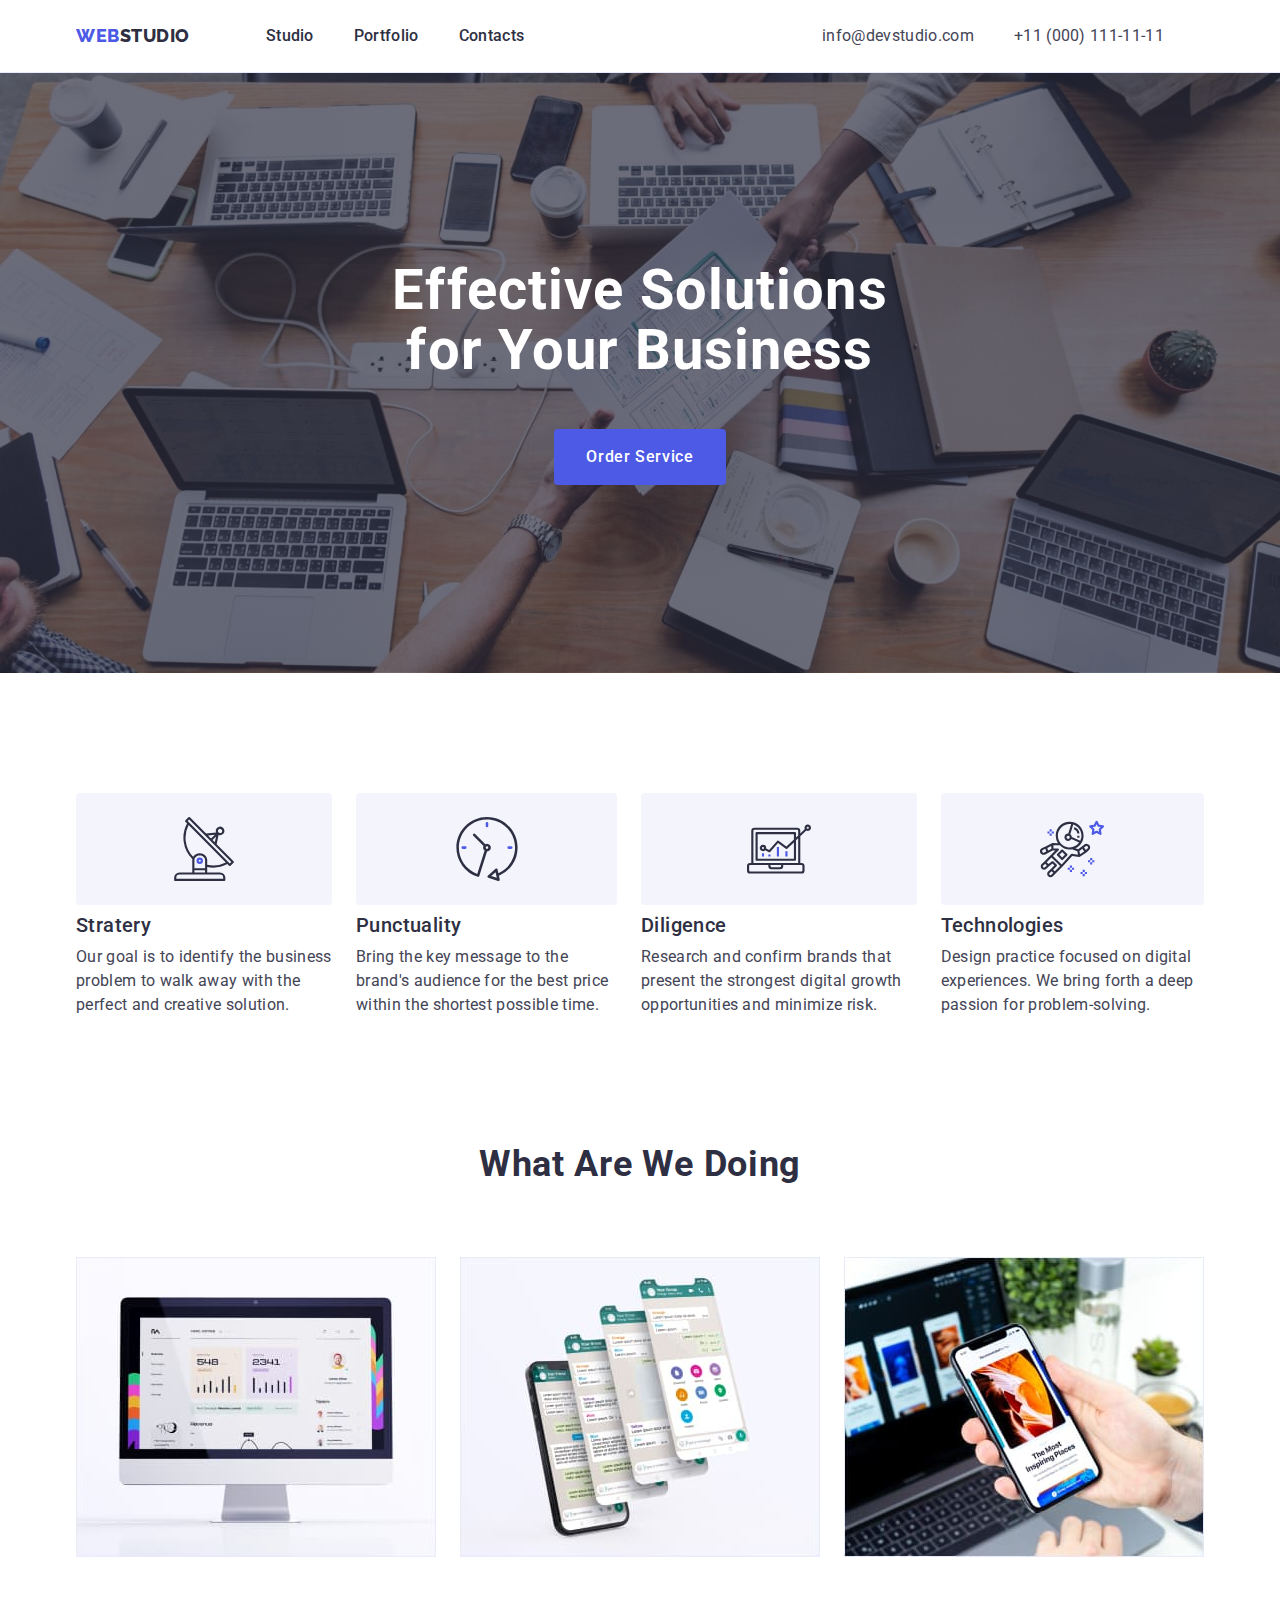
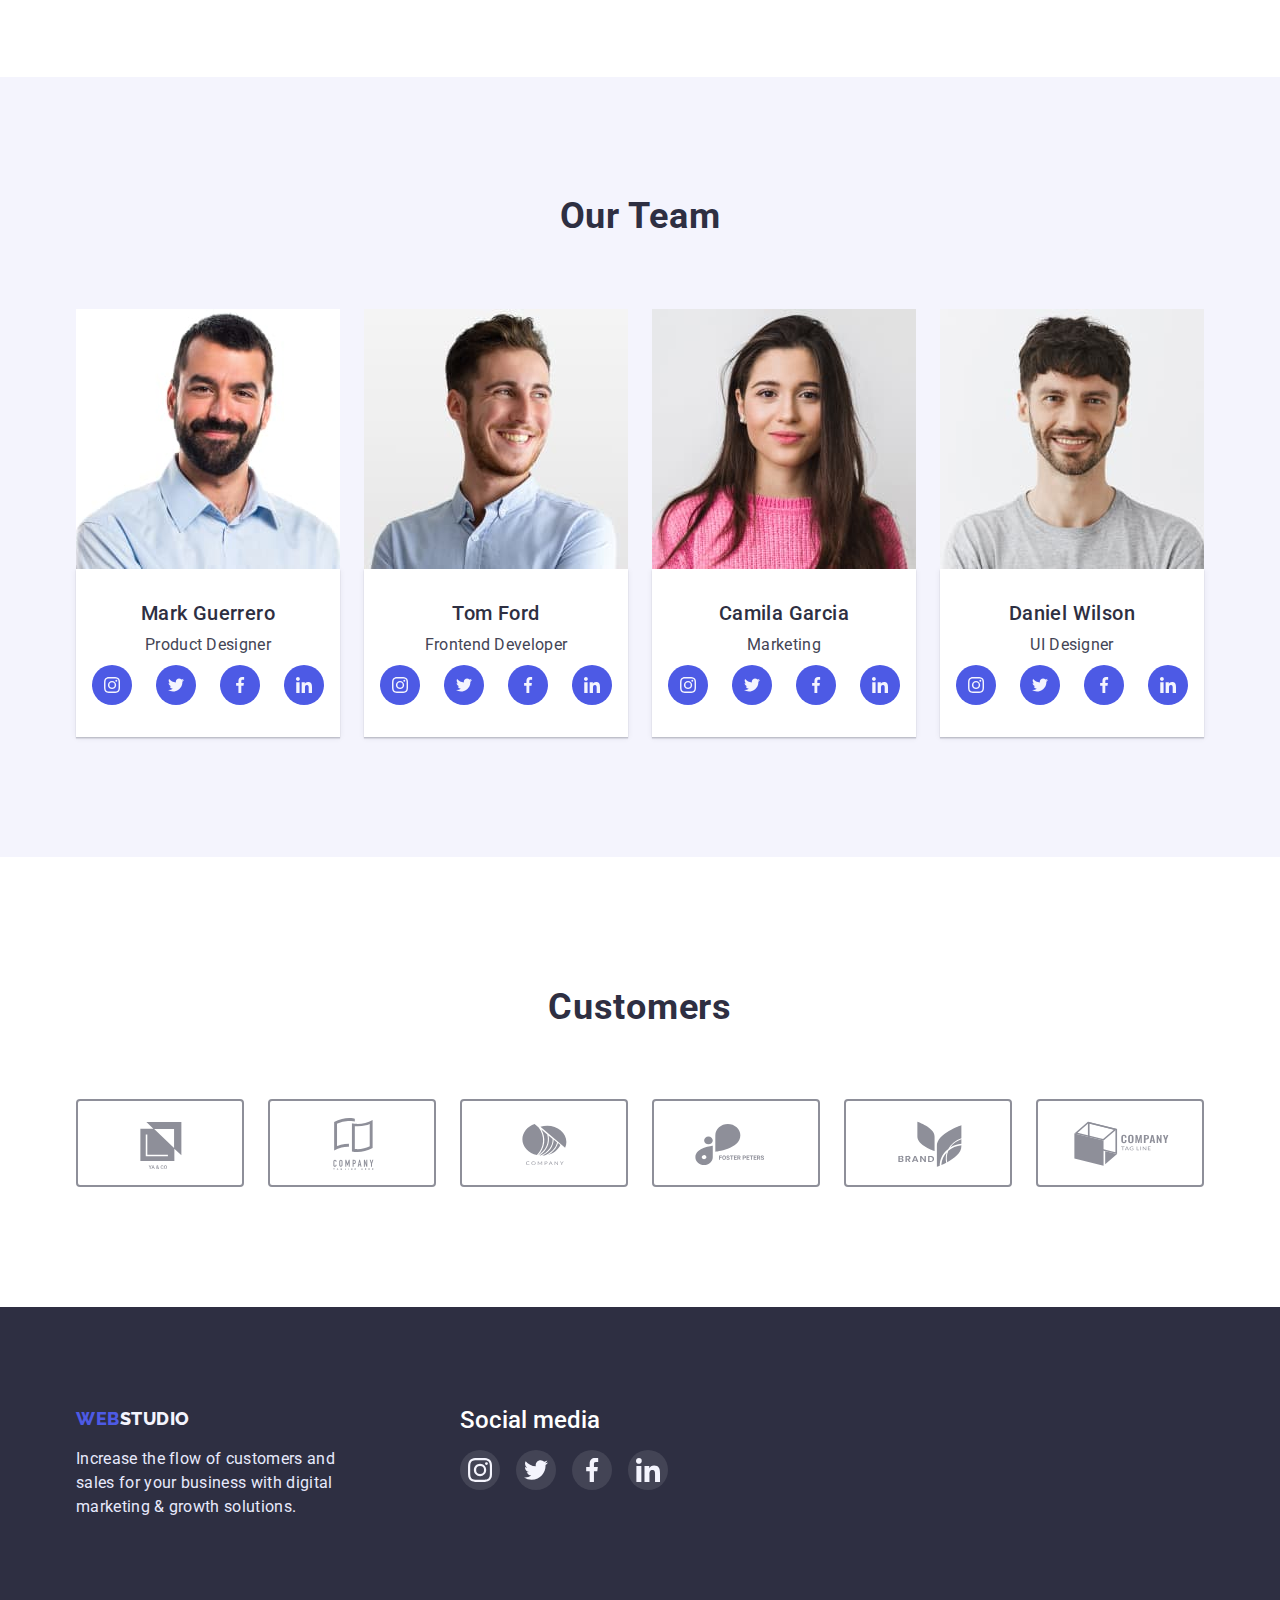
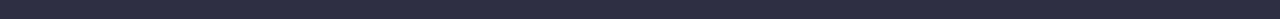
==== index.html @ a3a53107 "Initial commit" ====
<!DOCTYPE html>
<html lang="en">

<head>
  <meta charset="UTF-8" />
  <meta http-equiv="X-UA-Compatible" content="IE=edge" />
  <meta name="viewport" content="width=device-width, initial-scale=1.0" />
  <title>Studio</title>
  <link rel="preconnect" href="https://fonts.googleapis.com" />
  <link rel="preconnect" href="https://fonts.gstatic.com" crossorigin />

  <link rel="stylesheet" href="https://cdn.jsdelivr.net/npm/modern-normalize@1.1.0/modern-normalize.min.css">
  <link href="https://fonts.googleapis.com/css2?family=Raleway:wght@800&family=Roboto:wght@400;500;700;900&display=swap"
    rel="stylesheet" />

  <link rel="stylesheet" href="./css/styles.css" />
</head>

<body>
  <!-- HEADER -->
  <header class="page-header">
    <div class="header-container container">
      <nav class="page-nav">
        <a class="logo link" href="./index.html">Web<span class="dark-logo">Studio</span></a>
        <ul class="menu-list list">
          <li class="menu-item">
            <a class="menu-link link" href="./index.html">Studio</a>
          </li>
          <li class="menu-item">
            <a class="menu-link link" href="./portfolio.html">Portfolio</a>
          </li>
          <li class="menu-item">
            <a class="menu-link link" href="">Contacts</a>
          </li>
        </ul>
      </nav>

      <ul class="contact list">
        <li class="contact-item">
          <a class="contact-link link" href="mailto:info@devstudio.com">info@devstudio.com</a>
        </li>
        <li class="contact-item">
          <a class="contact-link link" href="tel:+110001111111">+11 (000) 111-11-11</a>
        </li>
      </ul>
    </div>
  </header>
  <main>
    <!-- HERO -->

    <section class="hero">
      <div class="hero-container container">
        <h1 class="main-title">
          Effective Solutions <br />
          for Your Business
        </h1>
        <button type="button" class="button">Order Service</button>
      </div>
    </section>

  </main>
  <!-- Benefits -->

  <section class="benefits section">
    <div class="container">
      <h2 hidden>Benefits</h2>
      <ul class="benefits-list list">
        <li class="benefits-item">

          <div class="benefits-icons">
            <svg class="benefits-svg" width="64" height="64">
              <use href="./images/icons.svg#icon-antenna"></use>
            </svg>
          </div>
          <h3 class="section-subtitle">Stratery</h3>
          <p class="section-discription">
            Our goal is to identify the business problem to walk away with the
            perfect and creative solution.
          </p>
        </li>
        <li class="benefits-item">
          <div class="benefits-icons">
            <svg class="benefits-svg" width="64" height="64">
              <use href="./images/icons.svg#icon-clock"></use>
            </svg>
          </div>
          <h3 class="section-subtitle">Punctuality</h3>
          <p class="section-discription">
            Bring the key message to the brand's audience for the best price
            within the shortest possible time.
          </p>
        </li>
        <li class="benefits-item">
          <div class="benefits-icons">
            <svg class="benefits-svg" width="64" height="64">
              <use href="./images/icons.svg#icon-diagram"></use>
            </svg>
          </div>
          <h3 class="section-subtitle">Diligence</h3>
          <p class="section-discription">
            Research and confirm brands that present the strongest digital
            growth opportunities and minimize risk.
          </p>
        </li>
        <li class="benefits-item">
          <div class="benefits-icons">
            <svg class="benefits-svg" width="64" height="64">
              <use href="./images/icons.svg#icon-astronaut"></use>
            </svg>
          </div>
          <h3 class="section-subtitle">Technologies</h3>
          <p class="section-discription">
            Design practice focused on digital experiences. We bring forth a
            deep passion for problem-solving.
          </p>
        </li>
      </ul>
    </div>
  </section>

  <!-- Our Work -->

  <section class="work section">
    <div class="container">
      <h2 class="section-title">What are we doing</h2>
      <ul class="work-list list">
        <li class="work-item">
          <img src="./images/work/img1.jpg" alt="macbook computer display" width="360" height="300" />
        </li>
        <li class="work-item">
          <img src="./images/work/img2.jpg" alt="iphone showing app chat" width="360" height="300" />
        </li>
        <li class="work-item">
          <img src="./images/work/img3.jpg" alt="iphone in a hand with lap top in the background" width="360"
            height="300" />
        </li>
      </ul>
    </div>
  </section>


  <!-- our team -->

  <section class="our-team section">
    <div class="our-team-container container">
      <h2 class="section-title">Our team</h2>
      <ul class="team-list list">
        <li class="team-members">
          <img src="./images/team/team1.jpg" alt="smiling man with beard" width="264" height="260" />
          <div class="team-members-wrapper">
            <h3 class="section-subtitle">Mark Guerrero</h3>
            <p class="section-discription">Product Designer</p>
            <ul class="socials list">
              <li class="social-item">
                <a class="social-link" href="http://instagram.com" rel="noopener noreferrer"
                  aria-label="instagram link">
                  <svg class="social-icon" width="16" height="16">
                    <use href="./images/icons.svg#icon-instagram"></use>
                  </svg>
                </a>
              </li>
              <li class="social-item">
                <a class="social-link" href="http://twitter.com" rel="noopener noreferrer" aria-label="twitter link">
                  <svg class="social-icon" width="16" height="16">
                    <use href="./images/icons.svg#icon-twitter"></use>
                  </svg>
                </a>
              </li>
              <li class="social-item">
                <a class="social-link" href="http://facebook.com" rel="noopener noreferrer" aria-label="facebook link">
                  <svg class="social-icon" width="16" height="16">
                    <use href="./images/icons.svg#icon-facebook"></use>
                  </svg>
                </a>
              </li>
              <li class="social-item">
                <a class="social-link" href="http://linkedin.com" rel="noopener noreferrer" aria-label="linkedin link">
                  <svg class="social-icon" width="16" height="16">
                    <use href="./images/icons.svg#icon-linkedin"></use>
                  </svg>
                </a>
              </li>

            </ul>


        </li>
        <li class="team-members">
          <img src="./images/team/team2.jpg" alt="man with a wide smile" width="264" height="260" />
          <div class="team-members-wrapper">
            <h3 class="section-subtitle">Tom Ford</h3>
            <p class="section-discription">Frontend Developer</p>
            <ul class="socials list">
              <li class="social-item">
                <a class="social-link" href="http://instagram.com" rel="noopener noreferrer"
                  aria-label="instagram link">
                  <svg class="social-icon" width="16" height="16">
                    <use href="./images/icons.svg#icon-instagram"></use>
                  </svg>
                </a>
              </li>
              <li class="social-item">
                <a class="social-link" href="http://twitter.com" rel="noopener noreferrer" aria-label="twitter link">
                  <svg class="social-icon" width="16" height="16">
                    <use href="./images/icons.svg#icon-twitter"></use>
                  </svg>
                </a>
              </li>
              <li class="social-item">
                <a class="social-link" href="http://facebook.com" rel="noopener noreferrer" aria-label="facebook link">
                  <svg class="social-icon" width="16" height="16">
                    <use href="./images/icons.svg#icon-facebook"></use>
                  </svg>
                </a>
              </li>
              <li class="social-item">
                <a class="social-link" href="http://linkedin.com" rel="noopener noreferrer" aria-label="linkedin link">
                  <svg class="social-icon" width="16" height="16">
                    <use href="./images/icons.svg#icon-linkedin"></use>
                  </svg>
                </a>
              </li>

            </ul>


          </div>
        </li>
        <li class="team-members">
          <img src="./images/team/team3.jpg" alt="young woman in pink sweater" width="264" height="260" />
          <div class="team-members-wrapper">
            <h3 class="section-subtitle">Camila Garcia</h3>
            <p class="section-discription">Marketing</p>
            <ul class="socials list">
              <li class="social-item">
                <a class="social-link" href="http://instagram.com" rel="noopener noreferrer"
                  aria-label="instagram link">
                  <svg class="social-icon" width="16" height="16">
                    <use href="./images/icons.svg#icon-instagram"></use>
                  </svg>
                </a>
              </li>
              <li class="social-item">
                <a class="social-link" href="http://twitter.com" rel="noopener noreferrer" aria-label="twitter link">
                  <svg class="social-icon" width="16" height="16">
                    <use href="./images/icons.svg#icon-twitter"></use>
                  </svg>
                </a>
              </li>
              <li class="social-item">
                <a class="social-link" href="http://facebook.com" rel="noopener noreferrer" aria-label="facebook link">
                  <svg class="social-icon" width="16" height="16">
                    <use href="./images/icons.svg#icon-facebook"></use>
                  </svg>
                </a>
              </li>
              <li class="social-item">
                <a class="social-link" href="http://linkedin.com" rel="noopener noreferrer" aria-label="linkedin link">
                  <svg class="social-icon" width="16" height="16">
                    <use href="./images/icons.svg#icon-linkedin"></use>
                  </svg>
                </a>
              </li>

            </ul>
          </div>
        </li>
        <li class="team-members">
          <img src="./images/team/team4.jpg" alt="young man in grey shirt" width="264" height="260" />
          <div class="team-members-wrapper">
            <h3 class="section-subtitle">Daniel Wilson</h3>
            <p class="section-discription">UI Designer</p>
            <ul class="socials list">
              <li class="social-item">
                <a class="social-link" href="http://instagram.com" rel="noopener noreferrer"
                  aria-label="instagram link">
                  <svg class="social-icon" width="16" height="16">
                    <use href="./images/icons.svg#icon-instagram"></use>
                  </svg>
                </a>
              </li>
              <li class="social-item">
                <a class="social-link" href="http://twitter.com" rel="noopener noreferrer" aria-label="twitter link">
                  <svg class="social-icon" width="16" height="16">
                    <use href="./images/icons.svg#icon-twitter"></use>
                  </svg>
                </a>
              </li>
              <li class="social-item">
                <a class="social-link" href="http://facebook.com" rel="noopener noreferrer" aria-label="facebook link">
                  <svg class="social-icon" width="16" height="16">
                    <use href="./images/icons.svg#icon-facebook"></use>
                  </svg>
                </a>
              </li>
              <li class="social-item">
                <a class="social-link" href="http://linkedin.com" rel="noopener noreferrer" aria-label="linkedin link">
                  <svg class="social-icon" width="16" height="16">
                    <use href="./images/icons.svg#icon-linkedin"></use>
                  </svg>
                </a>
              </li>

            </ul>
          </div>
        </li>
      </ul>
    </div>
  </section>

  <!-- Customers -->

  <section class="customers">
    <div class="container">
      <h2 class="customers-title">Customers</h2>
      <ul class="list customer-list">
        <li class="customer-item">
          <a class="customers-link" href aria-label="Client 1">
            <svg class="customers-svg" width="104" height="56">
              <use href="./images/icons.svg#icon-Logo"></use>
            </svg>
          </a>
        </li>
        <li class="customer-item">
          <a class="customers-link" href="" aria-label="Client 2">
            <svg class="customers-svg" width="104" height="56">
              <use href="./images/icons.svg#icon-Logo-1"></use>
            </svg>
          </a>
        </li>
        <li class="customer-item">
          <a class="customers-link" href="" aria-label="Client 3">
            <svg class="customers-svg" width="104" height="56">
              <use href="./images/icons.svg#icon-Logo-2"></use>
            </svg>
          </a>
        </li>
        <li class="customer-item">
          <a class=" customers-link" href="" aria-label="Client 4">
            <svg class="customers-svg" width="104" height="56">
              <use href="./images/icons.svg#icon-Logo-3"></use>
            </svg>
          </a>
        </li>
        <li class="customer-item">
          <a class="customers-link" href="" aria-label="Client 5">
            <svg class="customers-svg" width="104" height="56">
              <use href="./images/icons.svg#icon-Logo-4"></use>
            </svg>
          </a>
        </li>
        <li class="customer-item">
          <a class="customers-link" href aria-label="Client 6">
            <svg class="customers-svg" width="104" height="56">
              <use href="./images/icons.svg#icon-Logo-5"></use>
            </svg>
          </a>
        </li>
      </ul>
    </div>
  </section>


  </main>
  <!-- Footer -->
  <footer class="footer">
    <div class="footer-container">
      <div class="footer-logo-part">
        <a class="logo link" href="./index.html">Web<span class="light-logo">Studio</span></a>
        <p class="footer-discription">
          Increase the flow of customers and sales for your business with digital
          marketing & growth solutions.
        </p>
      </div>
      <div class="social-media">
        <h2 class="footer-title">Social media</h2>
        <ul class="footer-social list">
          <li class="social-item">
            <a class="footer-social-link" href="https://instagram.com" rel="noopener noreferrer"
              aria-label="instagram link">
              <svg class="footer-social-sgv" width="24" height="24">
                <use href="./images/icons.svg#icon-instagram"></use>
              </svg>
            </a>
          </li>
          <li class="social-item">
            <a class="footer-social-link" href="https://twitter.com" rel="noopener noreferrer"
              aria-label="twitter link">
              <svg class="footer-social-svg" width="24" height="24">
                <use href="./images/icons.svg#icon-twitter"></use>
              </svg>
            </a>
          </li>
          <li class="social-item">
            <a class="footer-social-link" href="https://facebook.com" rel="noopener noreferrer"
              aria-label="facebook link">
              <svg class="footer-social-svg" width="24" height="24">
                <use href="./images/icons.svg#icon-facebook"></use>
              </svg>
            </a>
          </li>
          <li class="social-item">
            <a class="footer-social-link" href="https://linkedin.com/" rel="noopener noreferrer"
              aria-label="linkedin link">
              <svg class="footer-social-svg" width="24" height="24">
                <use href="./images/icons.svg#icon-linkedin"></use>
              </svg>
            </a>
          </li>
        </ul>
      </div>
    </div>

  </footer>

</body>

</html>
---- css/styles.css ----
:root {
  /* Fonts */
  --primary-font: 'Roboto', sans-serif;
  --secondary-font: 'Raleway', sans-serif;

  /* text colors */
  --primary-text-color: #2e2f42;
  --secondary-text-color: #434455;
  --contrast-text-color: #ffffff;

  /* BG colors */
  --dark-color-theme: #e7e9fc;
  --accent-color: #4d5ae5;
  --style-color: #404bbf;
  --accent-color-second: #f4f4fd;
  --accent-color-border-8: rgba(46, 47, 66, 0.08);
  --accent-color-border-16: rgba(46, 47, 66, 0.16);
  --accent-color-border-70: rgba(46, 47, 66, 0.7);
  --icons-color: #8e8f99;
  --icons-color2: #31d0aa;
  --icons-color3: rgba(255, 255, 255, 0.1);
}
/* reset styles */
h1,
h2,
h3,
h4,
h5,
h6,
ul,
p {
  margin: 0;
}

img {
  display: block;
  max-width: 100%;
  height: auto;
}

.list {
  list-style: none;
  margin: 0;
  padding: 0;
}
.link {
  text-decoration: none;
}
body {
  font-family: var(--primary-font);
  color: var(--primary-text-color);
}
/* =============== COMPONENTS====================== */
.section-title {
  font-weight: 700;
  font-size: 36px;
  line-height: 1.11;
  text-align: center;
  letter-spacing: 0.02em;
  text-transform: capitalize;
  margin-bottom: 72px;
}

.section-subtitle {
  font-weight: 500;
  font-size: 20px;
  line-height: 1.2;
  letter-spacing: 0.02em;
  margin-bottom: 8px;
}
.section-discription {
  font-size: 16px;
  line-height: 1.5;
  letter-spacing: 0.02em;
  color: var(--secondary-text-color);
  margin-bottom: 8px;
}

.container {
  width: 1158px;
  padding: 0 15px;
  margin: 0 auto;
}

.section {
  padding-top: 120px;
}

/*==== flexbox==== */

.header-container {
  display: flex;
  align-items: center;
  flex-direction: row;
}

.menu-list {
  display: flex;
  align-items: center;
  gap: 40px;
}

.page-nav {
  display: flex;
  flex-direction: row;
}
.contact {
  display: flex;
  flex-direction: row;
}
.contact-item {
  margin-right: 40px;
}

.benefits-list {
  display: flex;
  flex-direction: row;
  gap: 24px;
}

.team-list {
  display: flex;
  gap: 24px;
  flex-direction: row;
  justify-content: center;
  align-items: center;
}

.project-list {
  display: flex;
  flex-direction: row;

  margin-bottom: 72px;
  justify-content: center;
  gap: 24px;
}

.work-list {
  display: flex;
  flex-direction: row;
  flex-wrap: wrap;
  row-gap: 48px;
  column-gap: 24px;
}

.work-item {
  width: calc((100% - 24px * 2) / 3);
}

/* =============== /COMPONENTS====================== */
/*================= HEADER =======================*/

.page-header {
  padding-top: 24px;
  padding-bottom: 24px;
}
.page-nav {
  margin-right: auto;
}

.logo {
  font-family: var(--secondary-font);
  font-weight: 800;
  font-size: 18px;
  line-height: 1.33;
  display: flex;
  align-items: center;
  letter-spacing: 0.03em;
  text-transform: uppercase;
  color: var(--accent-color);
  margin-right: 76px;
}
.dark-logo {
  color: var(--primary-text-color);
}
.menu-link {
  font-weight: 500;
  font-size: 16px;
  line-height: 1.5;
  letter-spacing: 0.02em;
  color: var(--primary-text-color);
}

.menu-link:focus,
.menu-link:hover {
  color: var(--style-color);
}

.work-item-link {
  color: var(--primary-text-color);
  font-weight: 500;
  font-size: 20px;
  line-height: 1.2;
}

.contact-link {
  font-size: 16px;
  line-height: 1.5;
  letter-spacing: 0.02em;
  color: var(--secondary-text-color);
}
.contact-link:focus,
.contact-link:hover {
  color: var(--style-color);
}

/*==================== Hero =========================*/
.hero {
  background-color: var(--primary-text-color);
  padding: 188px 0px;
  background-image: linear-gradient(
      var(--accent-color-border-70),
      var(--accent-color-border-70)
    ),
    url(../images/hero/hero.jpg);

  background-repeat: no-repeat;
  background-position: center;
  max-width: 1440px;
  margin-left: auto;
  margin-right: auto;
}

.main-title {
  font-weight: 700;
  font-size: 56px;
  line-height: 1.07;
  text-align: center;
  letter-spacing: 0.02em;
  color: var(--contrast-text-color);
  margin-bottom: 48px;
}

.main-menu {
  padding: 96px 0px 120px 0px;
}

.button {
  min-width: 169px;
  min-height: 56px;
  border-radius: 4px;
  padding: 16px 32px;
  font-family: var(--primary-font);
  font-weight: 500;
  font-size: 16px;
  line-height: 1.5;
  align-items: center;
  letter-spacing: 0.04em;
  color: var(--contrast-text-color);
  background: var(--accent-color);
  cursor: pointer;
  border: none;
  display: block;
  margin-right: auto;
  margin-left: auto;
}

.hero-container {
  text-align: center;
}

.button:hover,
.button:focus {
  background: var(--style-color);
}
.project-button {
  font-family: var(--primary-font);
  font-weight: 500;
  font-size: 16px;
  line-height: 1.5;
  display: flex;
  align-items: center;
  text-align: center;
  letter-spacing: 0.04em;
  color: var(--accent-color);
  background-color: var(--accent-color-second);
  cursor: pointer;
  border: 1px solid var(--dark-color-theme);
  display: block;
  padding: 12px 24px;
  border-radius: 4px;
}

.project-button:hover,
.project-button:focus {
  background: var(--style-color);
  color: var(--contrast-text-color);
  box-shadow: 0px 3px 1px rgba(0, 0, 0, 0.1), 0px 2px 1px rgba(0, 0, 0, 0.08),
    0px 2px 2px rgba(0, 0, 0, 0.12);
  border-radius: 4px;
  border-color: var(--style-color);
}

.our-team {
  background-color: var(--accent-color-second);
  padding-bottom: 120px;
}

.work-item {
  width: 360px;
}

.work-team-wrapper {
  border: 1px solid var(--dark-color-theme);
  border-top: none;
  padding: 32px 16px;
  box-shadow: 0px 1px 6px var(--accent-color-border-8);
}

.work-item:hover,
.work-item:focus {
  border: 1px solid var(--accent-color-second);
  box-shadow: 0px 1px 6px var(--accent-color-border-8),
    0px 1px 1px var(--accent-color-border-16),
    0px 2px 1px var(--accent-color-border-8);
}

.team-members-wrapper {
  padding: 32px 16px;
  text-align: center;
  background: var(--contrast-text-color);
  box-shadow: 0px 1px 6px var(--accent-color-border-8),
    0px 1px 1px var(--accent-color-border-16),
    0px 2px 1px var(--accent-color-border-8);
  border-radius: 0px 0px 4px 4p;
  width: 264px;
}

.page-header {
  border: 1px solid var(--dark-color-theme);
  box-shadow: 0px 1px 6px var(--accent-color-border-8),
    0px 1px 1px var(--accent-color-border-16),
    0px 2px 1px var(--accent-color-border-8);
  border-top: none;
  border-right: none;
  border-left: none;
}

.work {
  padding-bottom: 120px;
  /* align-items: center; */
  /* justify-content: center; */
}
.socials {
  display: flex;
  gap: 24px;
  align-items: center;
  justify-content: center;
}
/* 
.social-icon {
  fill: var(--accent-color);
} */
.social-link:hover,
.social-link:focus {
  background-color: var(--style-color);
}

.social-link {
  display: flex;
  align-items: center;
  justify-content: center;
  width: 40px;
  height: 40px;

  background-color: var(--accent-color);
  border-radius: 50%;
}
.benefits-icons {
  display: flex;
  justify-content: center;
  align-items: center;
  background: var(--accent-color-second);
  border-radius: 4px;
  height: 112px;
  margin-bottom: 8px;
}

.customers {
  padding-top: 130px;
  padding-bottom: 120px;
}
.customers-title {
  font-weight: 700;
  font-size: 36px;
  line-height: calc(40 / 36);
  margin-bottom: 72px;
  text-align: center;
  letter-spacing: 0.02em;
  color: var(--primary-text-color);
}
.customer-list {
  display: flex;
  justify-content: space-between;
}
.customers-link {
  display: flex;
  width: 168px;
  height: 88px;
  justify-content: center;
  align-items: center;
  color: var(--icons-color);
  box-sizing: border-box;
  border: 2px solid var(--icons-color);
  border-radius: 4px;
}
.customers-link:hover,
.customers-link:focus {
  color: var(--style-color);
  border: 1px solid var(--style-color);
}

.customers-svg {
  fill: currentColor;
}

/* footer */
.footer-discription {
  font-size: 16px;
  line-height: 1.5;
  letter-spacing: 0.02em;
  color: var(--dark-color-theme);
  margin-top: 16px;
  width: 264px;
}
.light-logo {
  color: var(--accent-color-second);
}
.footer {
  background-color: var(--primary-text-color);
  padding-top: 100px;
  padding-bottom: 100px;
}
.footer-container {
  display: flex;
  flex-wrap: nowrap;
  width: 1158px;
  padding: 0 15px;
  margin: 0 auto;
}
.footer-title {
  color: var(--contrast-text-color);
  margin-bottom: 16px;
  font-weight: 500;
}
.social-media {
  display: flex;
  flex-wrap: wrap;
  height: 80px;
  margin-left: 120px;
  padding-right: 707px;
}
.footer-social-link {
  display: flex;
  align-items: center;
  justify-content: center;
  width: 40px;
  height: 40px;

  background-color: var(--icons-color3);
  border-radius: 50%;
}
.footer-social-link:hover,
.footer-social-linbk:focus {
  background-color: var(--icons-color2);
}
.footer-social {
  display: flex;
  justify-content: center;
  align-items: center;
  gap: 16px;
}
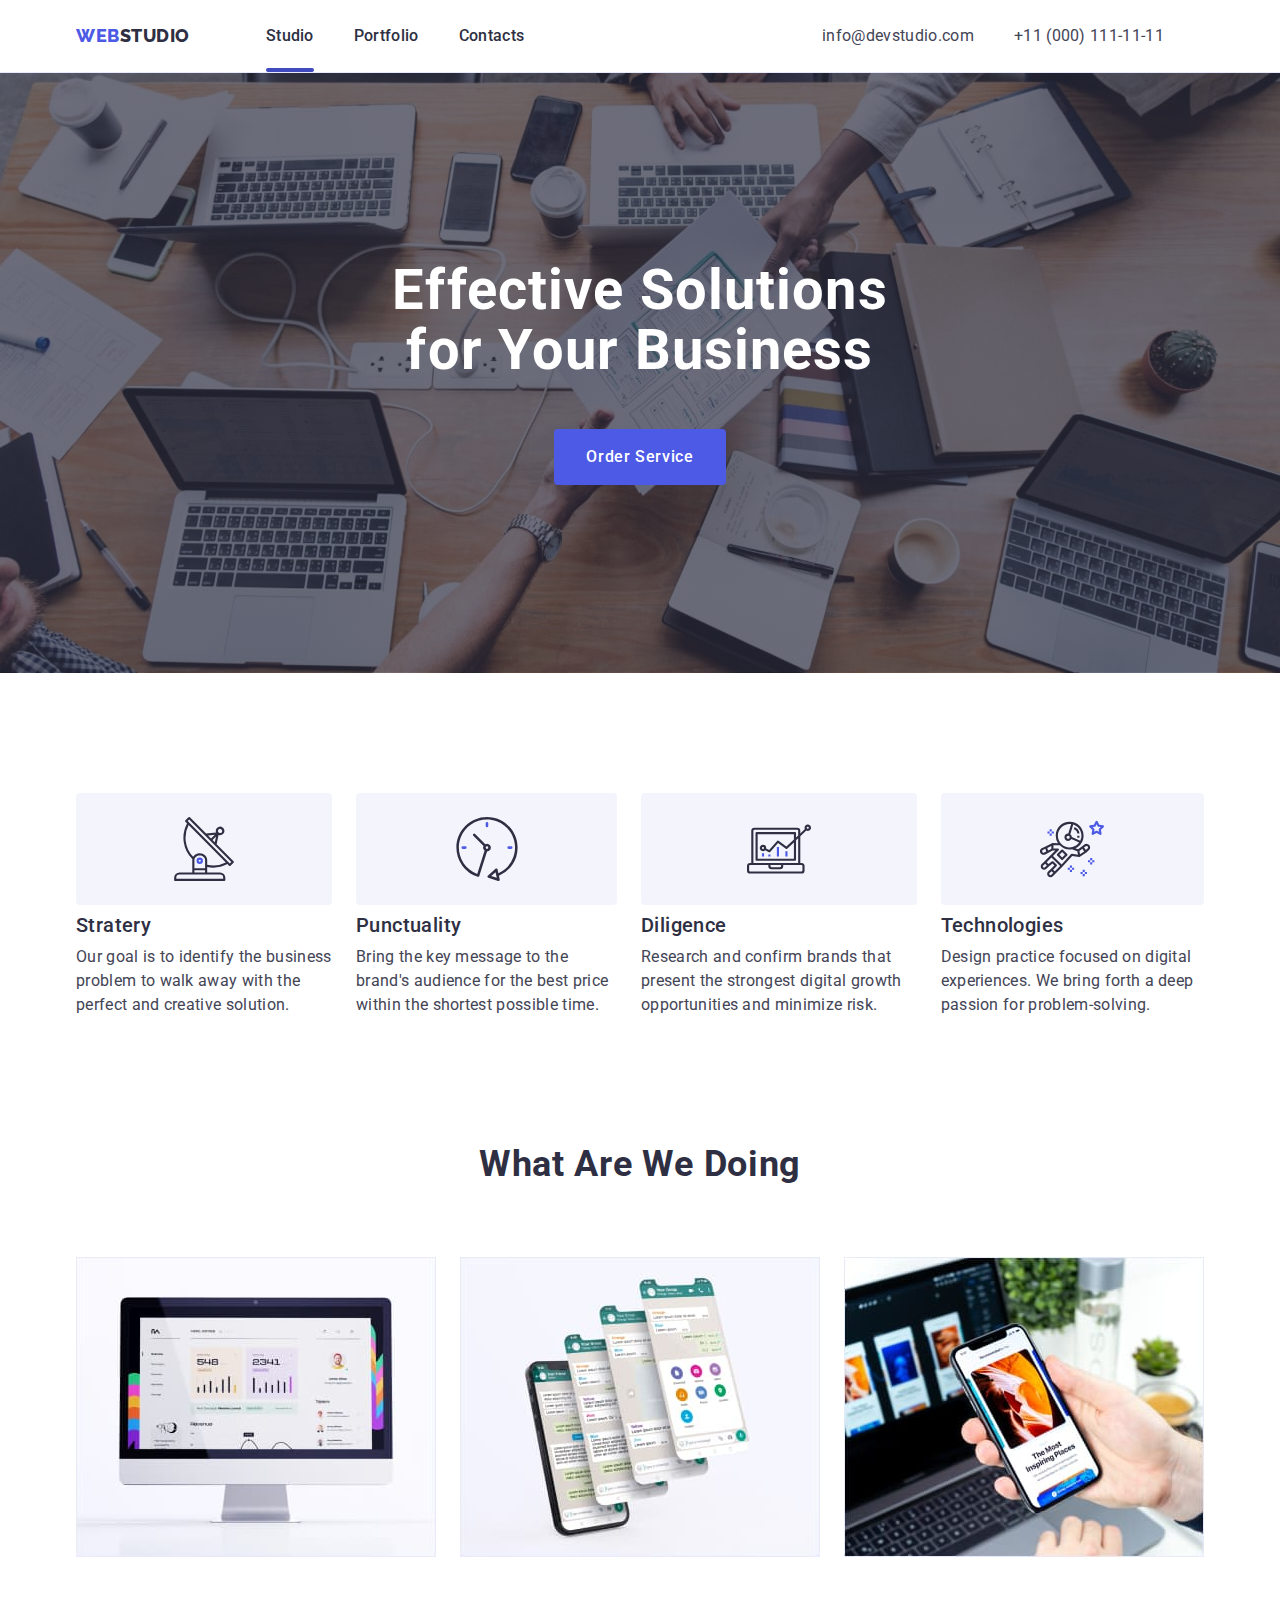
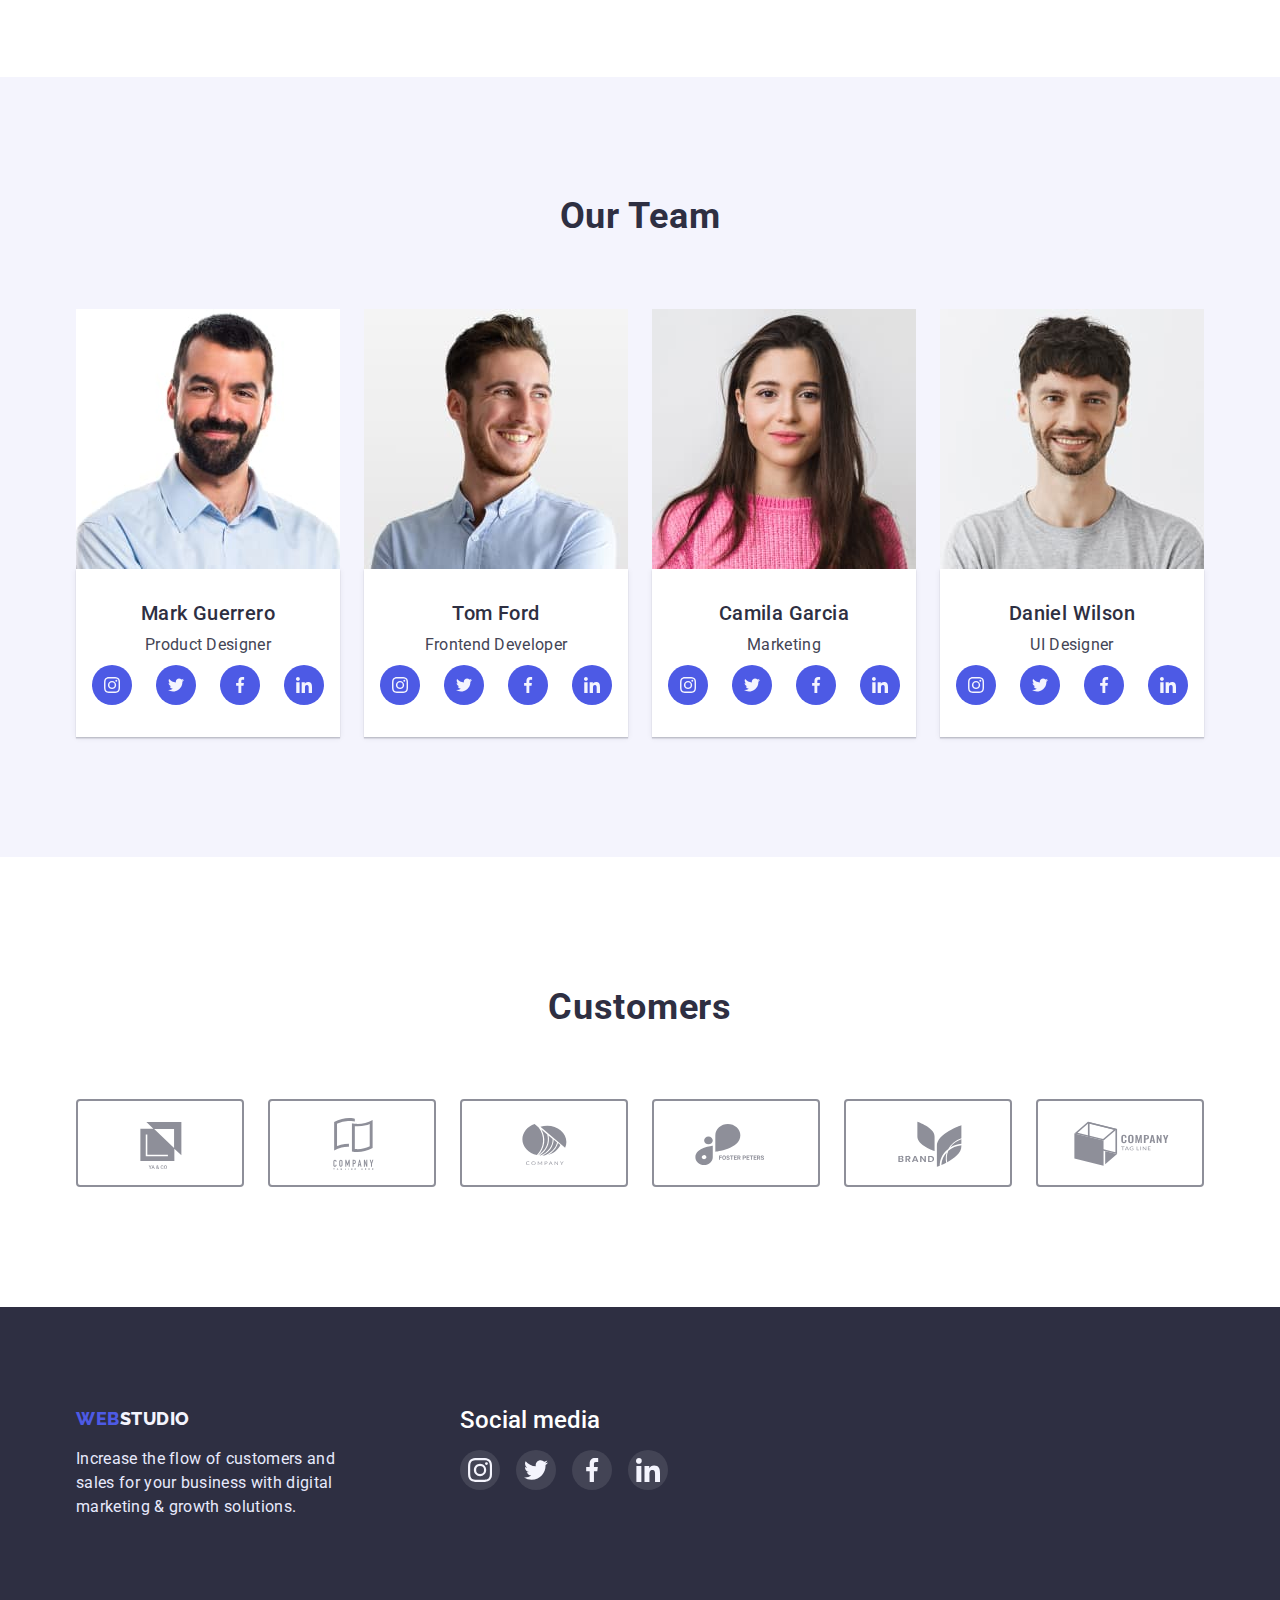
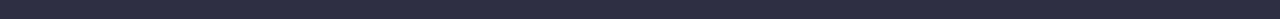
==== commit dea71d2d: "whole" ====
--- a/index.html
+++ b/index.html
@@ -24,7 +24,7 @@
         <a class="logo link" href="./index.html">Web<span class="dark-logo">Studio</span></a>
         <ul class="menu-list list">
           <li class="menu-item">
-            <a class="menu-link link" href="./index.html">Studio</a>
+            <a class="menu-link link current" href="./index.html">Studio</a>
           </li>
           <li class="menu-item">
             <a class="menu-link link" href="./portfolio.html">Portfolio</a>
@@ -54,7 +54,7 @@
           Effective Solutions <br />
           for Your Business
         </h1>
-        <button type="button" class="button">Order Service</button>
+        <button type="button" class="button" data-modal-open>Order Service</button>
       </div>
     </section>
 
@@ -413,6 +413,20 @@
 
   </footer>
 
+
+  <!-- MOdal window -->
+
+  <div class="backdrop is-hidden" data-modal>
+    <div class="modal">
+      <button class="modal-btn" type="button" data-modal-close><svg class="modal-icon" width="8" height="8">
+          <use href="./images/icons.svg#icon-close"></use>
+        </svg></button>
+
+
+    </div>
+  </div>
+
+  <script src="./js/modal.js"></script>
 </body>
 
 </html>--- a/css/styles.css
+++ b/css/styles.css
@@ -19,6 +19,14 @@
   --icons-color: #8e8f99;
   --icons-color2: #31d0aa;
   --icons-color3: rgba(255, 255, 255, 0.1);
+  --backdrop: rgba(46, 47, 66, 0.4);
+  --modal-box: #fcfcfc;
+  --modal-box-shadow: 0px 1px 1px rgba(0, 0, 0, 0.14),
+    0px 1px 3px rgba(0, 0, 0, 0.12), 0px 2px 1px rgba(0, 0, 0, 0.2);
+  border-radius: 4px;
+
+  /* transitions */
+  --trans-fast: 250ms, cubic-bezier(0.4, 0, 0.2, 1);
 }
 /* reset styles */
 h1,
@@ -76,6 +84,15 @@
   margin-bottom: 8px;
 }
 
+.work-item-discription {
+  font-weight: 400;
+  font-size: 16px;
+  line-height: 1.5;
+  letter-spacing: 0.02em;
+  color: var(--accent-color-second);
+  margin-bottom: 8px;
+}
+
 .container {
   width: 1158px;
   padding: 0 15px;
@@ -151,8 +168,10 @@
 /*================= HEADER =======================*/
 
 .page-header {
-  padding-top: 24px;
-  padding-bottom: 24px;
+  padding-top: 0;
+  padding-bottom: 0;
+  display: flex;
+  align-items: center;
 }
 .page-nav {
   margin-right: auto;
@@ -174,11 +193,23 @@
   color: var(--primary-text-color);
 }
 .menu-link {
+  display: flex;
+  align-items: center;
+  justify-content: center;
+  padding-bottom: 24px;
+  padding-top: 24px;
+
   font-weight: 500;
   font-size: 16px;
   line-height: 1.5;
   letter-spacing: 0.02em;
+
   color: var(--primary-text-color);
+  position: relative;
+
+  transition-property: color;
+  transition-duration: 250ms;
+  transition-timing-function: cubic-bezier(0.4, 0, 0.2, 1);
 }
 
 .menu-link:focus,
@@ -186,6 +217,22 @@
   color: var(--style-color);
 }
 
+.menu-link.current::after {
+  content: '';
+  position: absolute;
+  bottom: 0;
+
+  display: block;
+  width: 100%;
+  height: 4px;
+  border-radius: 2px;
+  background-color: var(--style-color);
+}
+
+.menu-list {
+  display: flex;
+  align-items: center;
+}
 .work-item-link {
   color: var(--primary-text-color);
   font-weight: 500;
@@ -198,12 +245,22 @@
   line-height: 1.5;
   letter-spacing: 0.02em;
   color: var(--secondary-text-color);
-}
+
+  transition-property: color;
+  transition-duration: 250ms;
+  transition-timing-function: cubic-bezier(0.4, 0, 0.2, 1);
+  transition-delay: 0;
+}
+
 .contact-link:focus,
 .contact-link:hover {
   color: var(--style-color);
 }
-
+/* transition-property: background-color, transform;
+  transition-duration: 500ms;
+  transition-timing-function: linear;
+  transition-delay: 0;
+} */
 /*==================== Hero =========================*/
 .hero {
   background-color: var(--primary-text-color);
@@ -247,22 +304,28 @@
   align-items: center;
   letter-spacing: 0.04em;
   color: var(--contrast-text-color);
-  background: var(--accent-color);
+  background-color: var(--accent-color);
   cursor: pointer;
   border: none;
   display: block;
   margin-right: auto;
   margin-left: auto;
+
+  transition-property: background-color;
+  transition-duration: 250ms;
+  transition-timing-function: cubic-bezier(0.4, 0, 0.2, 1);
+  transition-delay: 0;
+}
+
+.button:hover,
+.button:focus {
+  background-color: var(--style-color);
 }
 
 .hero-container {
   text-align: center;
 }
 
-.button:hover,
-.button:focus {
-  background: var(--style-color);
-}
 .project-button {
   font-family: var(--primary-font);
   font-weight: 500;
@@ -279,11 +342,15 @@
   display: block;
   padding: 12px 24px;
   border-radius: 4px;
+
+  transition-property: background-color, color, box-shadow, border-color;
+  transition-duration: 250ms;
+  transition-timing-function: cubic-bezier(0.4, 0, 0.2, 1);
 }
 
 .project-button:hover,
 .project-button:focus {
-  background: var(--style-color);
+  background-color: var(--style-color);
   color: var(--contrast-text-color);
   box-shadow: 0px 3px 1px rgba(0, 0, 0, 0.1), 0px 2px 1px rgba(0, 0, 0, 0.08),
     0px 2px 2px rgba(0, 0, 0, 0.12);
@@ -313,6 +380,32 @@
   box-shadow: 0px 1px 6px var(--accent-color-border-8),
     0px 1px 1px var(--accent-color-border-16),
     0px 2px 1px var(--accent-color-border-8);
+}
+.work-item:hover .work-item-text {
+  transform: translateY(0);
+}
+
+.work-item:focus .work-item-text {
+  transform: translateY(0);
+}
+
+.work-item-thumb {
+  position: relative;
+  overflow: hidden;
+}
+
+.work-item-text {
+  position: absolute;
+  top: 0;
+  left: 0;
+  width: 100%;
+  height: 100%;
+  padding: 40px 32px;
+  background-color: var(--accent-color);
+  color: var(--accent-color-second);
+
+  transform: translateY(100%);
+  transition: transform 250ms cubic-bezier(0.4, 0, 0.2, 1);
 }
 
 .team-members-wrapper {
@@ -347,25 +440,28 @@
   align-items: center;
   justify-content: center;
 }
-/* 
-.social-icon {
-  fill: var(--accent-color);
-} */
+
+.social-link {
+  display: flex;
+  align-items: center;
+  justify-content: center;
+  width: 40px;
+  height: 40px;
+
+  background-color: var(--accent-color);
+  border-radius: 50%;
+
+  transition-property: background-color;
+  transition-duration: 250ms;
+  transition-timing-function: cubic-bezier(0.4, 0, 0.2, 1);
+  transition-delay: 0;
+}
+
 .social-link:hover,
 .social-link:focus {
   background-color: var(--style-color);
 }
 
-.social-link {
-  display: flex;
-  align-items: center;
-  justify-content: center;
-  width: 40px;
-  height: 40px;
-
-  background-color: var(--accent-color);
-  border-radius: 50%;
-}
 .benefits-icons {
   display: flex;
   justify-content: center;
@@ -403,6 +499,11 @@
   box-sizing: border-box;
   border: 2px solid var(--icons-color);
   border-radius: 4px;
+
+  transition-property: color, border;
+  transition-duration: 250ms;
+  transition-timing-function: cubic-bezier(0.4, 0, 0.2, 1);
+  transition-delay: 0;
 }
 .customers-link:hover,
 .customers-link:focus {
@@ -459,6 +560,10 @@
 
   background-color: var(--icons-color3);
   border-radius: 50%;
+
+  transition-property: background-color;
+  transition-duration: 250ms;
+  transition-timing-function: cubic-bezier(0.4, 0, 0.2, 1);
 }
 .footer-social-link:hover,
 .footer-social-linbk:focus {
@@ -470,3 +575,62 @@
   align-items: center;
   gap: 16px;
 }
+
+/* modal */
+
+.backdrop {
+  position: fixed;
+  width: 100%;
+  height: 100%;
+  top: 0;
+  left: 0;
+
+  background-color: var(--backdrop);
+
+  transition: opacity 250ms cubic-bezier(0.4, 0, 0.2, 1),
+    visibility 250ms cubic-bezier(0.4, 0, 0.2, 1);
+}
+.backdrop.is-hidden {
+  opacity: 0;
+  visibility: hidden;
+  pointer-events: none;
+}
+
+.modal {
+  position: absolute;
+  top: 50%;
+  left: 50%;
+  transform: translate(-50%, -50%);
+
+  width: 408px;
+  min-height: 576px;
+
+  background: var(--modal-box);
+  box-shadow: var(--modal-box-shadow);
+  border-radius: 4px;
+
+  transition: transform 300ms cubic-bezier(0.4, 0, 0.2, 1),
+    opacity 200ms cubic-bezier(0.4, 0, 0.2, 1);
+}
+.backdrop.is-hidden .modal {
+  transform: scale(1.5);
+  opacity: 0;
+}
+
+.modal-btn {
+  position: absolute;
+  top: 24px;
+  right: 24px;
+
+  width: 24px;
+  height: 24px;
+  padding: 0;
+  display: flex;
+  align-items: center;
+  justify-content: center;
+
+  border: 1px solid rgba(0, 0, 0, 0.1);
+
+  background-color: var(--dark-color-theme);
+  border-radius: 50%;
+}
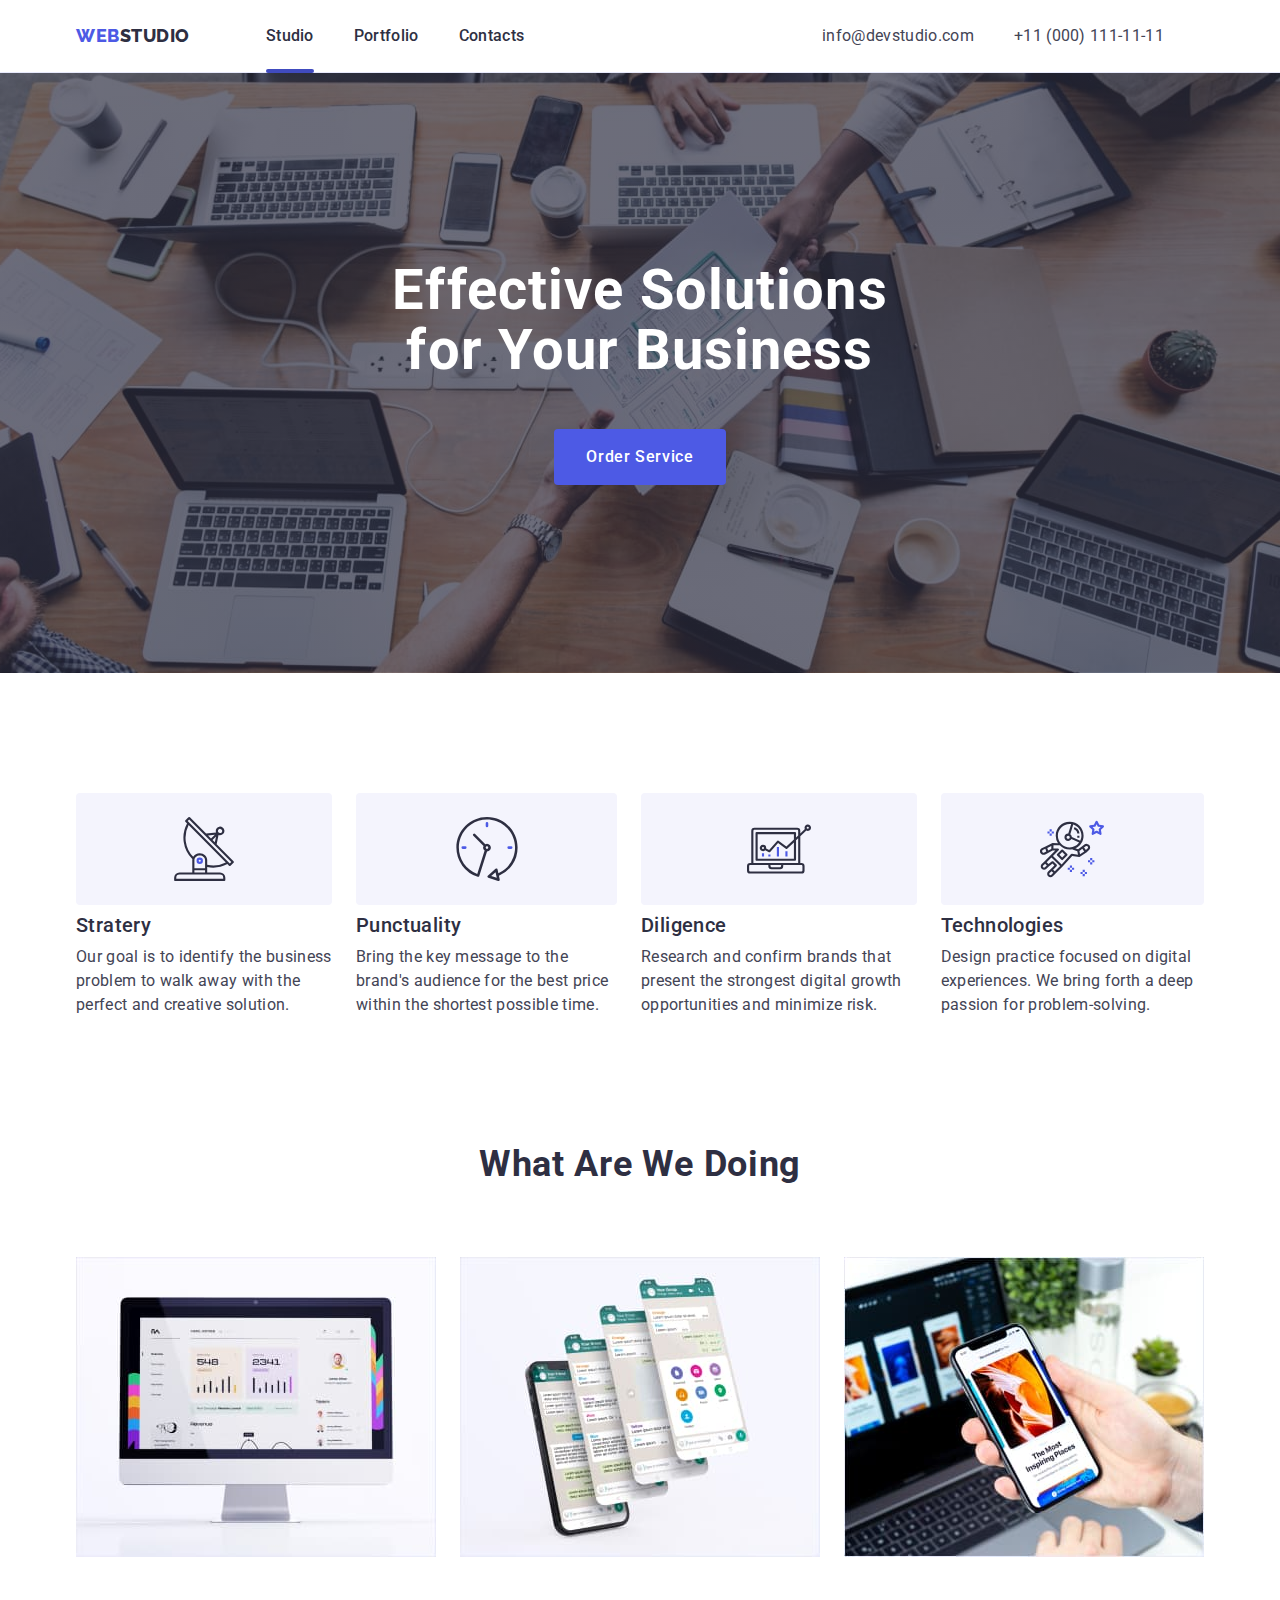
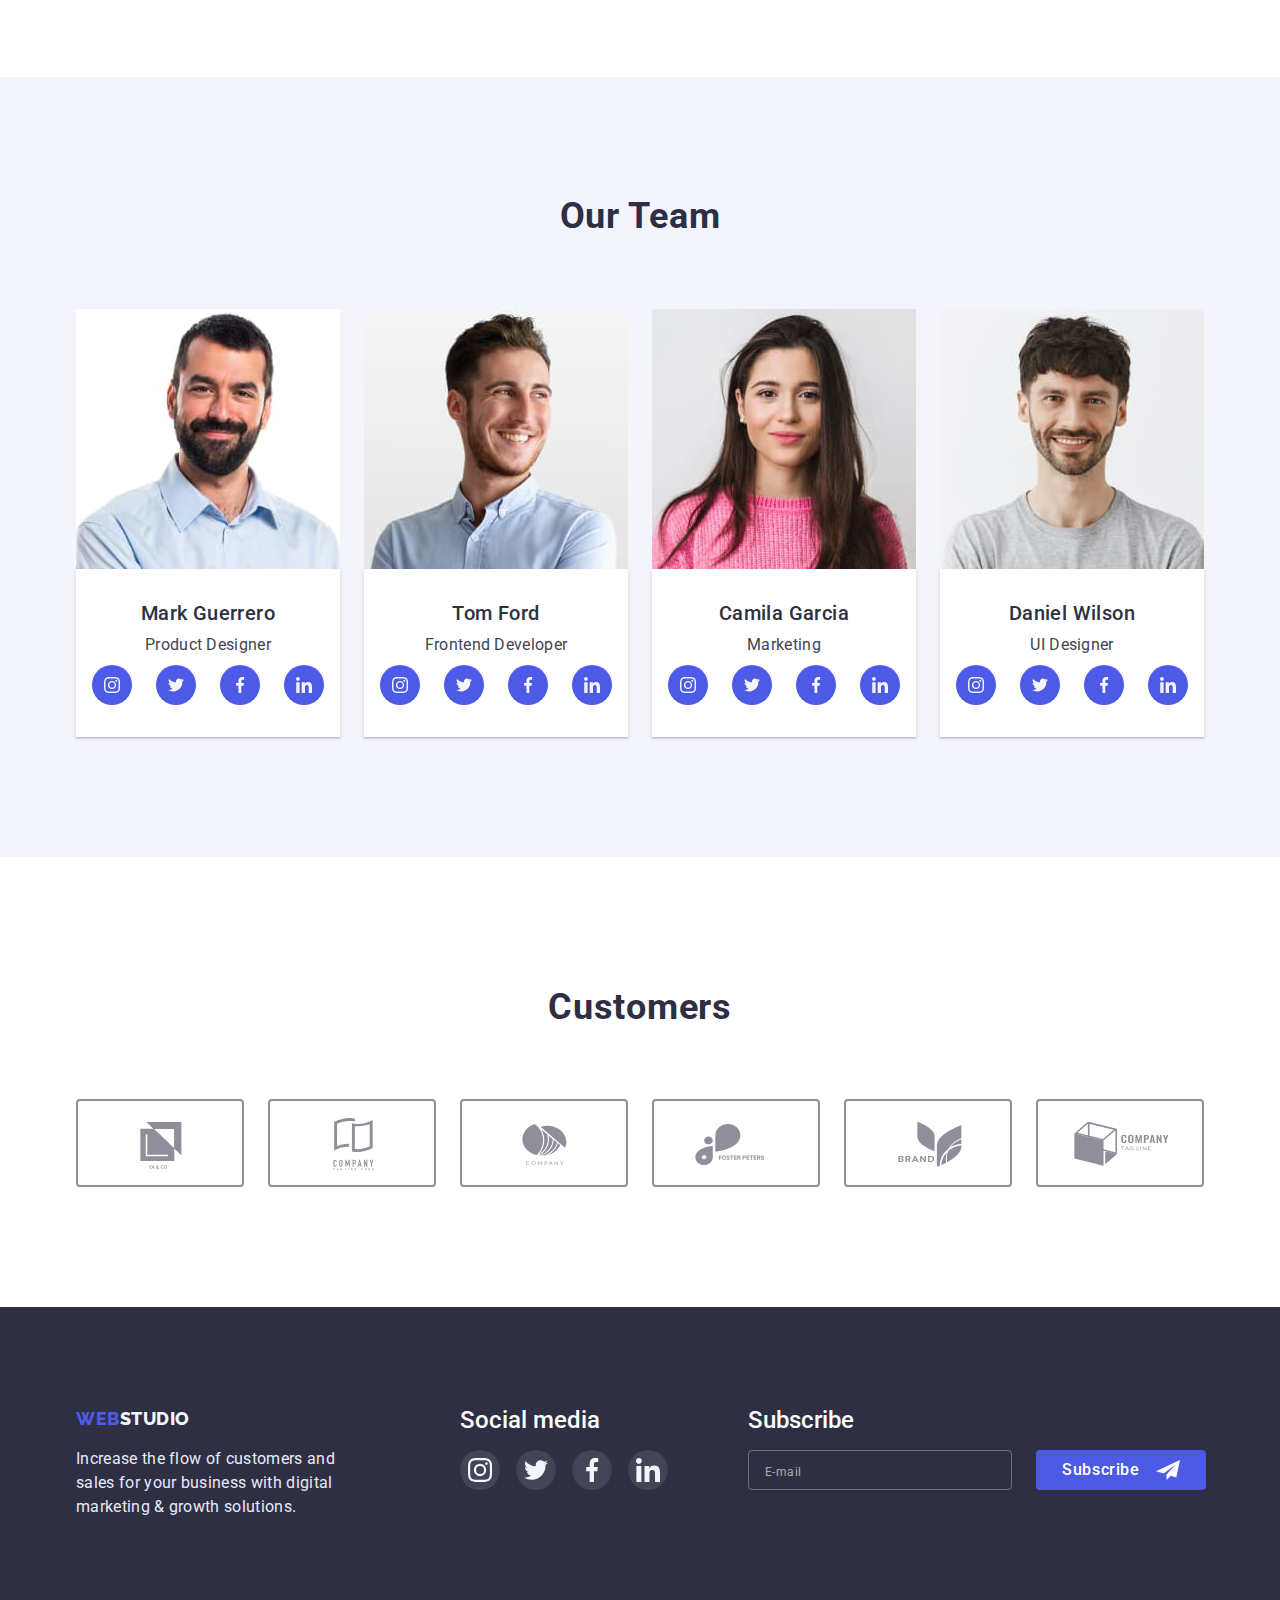
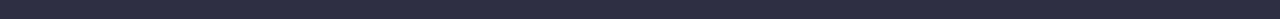
==== commit 0fed203a: "prepwork for 6" ====
--- a/index.html
+++ b/index.html
@@ -409,6 +409,26 @@
           </li>
         </ul>
       </div>
+
+
+      <div class="booking">
+        <h2 class="footer-title">Subscribe</h2>
+        <form class="booking-form" name="booking_form" autocomplete="on">
+          <label class="booking-form-label" for="user_email">
+            <input class="booking-form-mail" type="email" name="user_email" placeholder="E-mail" required />
+          </label>
+
+          <button class="booking-form-btn " type="submit">Subscribe
+            <svg class="booking-icon" width="24" height="24">
+              <use href="./images/icons.svg#icon-plane"></use>
+            </svg>
+          </button>
+
+        </form>
+      </div>
+
+
+
     </div>
 
   </footer>
@@ -418,11 +438,58 @@
 
   <div class="backdrop is-hidden" data-modal>
     <div class="modal">
-      <button class="modal-btn" type="button" data-modal-close><svg class="modal-icon" width="8" height="8">
+      <button class="modal-btn" type="button" data-modal-close>
+        <svg class="modal-icon" width="8" height="8">
           <use href="./images/icons.svg#icon-close"></use>
         </svg></button>
 
 
+      <strong class="modal-title">Leave your contacts and we will call you back</strong>
+      <form class="modal-form" name="modal_form">
+        <label class="modal-form-label" for="user_sign">Name</label>
+        <div class="modal-form-group">
+          <input class="modal-form-field" type="text" id="user_sign" required />
+          <svg class="modal-form-icon" width="18" height="24">
+            <use href="./images/icons.svg#icon-person"></use>
+          </svg>
+        </div>
+
+        <label class="modal-form-label" for="user_telephone">Phone</label>
+        <div class="modal-form-group">
+          <input class="modal-form-field" type="tel" id="user_telephone" required />
+          <svg class="modal-form-icon" width="18" height="24">
+            <use href="./images/icons.svg#icon-phone"></use>
+          </svg>
+        </div>
+
+
+        <label class="modal-form-label" for="user_email">Email</label>
+        <div class="modal-form-group">
+          <input class="modal-form-field" type="email" id="user_email" required />
+          <svg class="modal-form-icon" width="18" height="24">
+            <use href="./images/icons.svg#icon-email"></use>
+          </svg>
+        </div>
+
+        <label class="modal-form-label" for="user_comment">Comment</label>
+        <textarea class="modal-form-comment" name="user_comment" id="user_comment" rows="6"
+          placeholder="Text input"></textarea>
+
+
+        <div class="form-checkbox">
+          <input class="form-checkbox-input" type="checkbox" name="user_checkbox" id="user_checkbox" required />
+          <label class="form-checkbox-label" for="user_checkbox">I accept the terms and conditions of the
+            <a class="modal-form-link link" href="" target="blank">Privacy Policy</a></label>
+        </div>
+
+
+
+        <button class="modal-form-btn button" type="submit">Send</button>
+
+
+
+
+      </form>
     </div>
   </div>
 
--- a/css/styles.css
+++ b/css/styles.css
@@ -164,6 +164,20 @@
   width: calc((100% - 24px * 2) / 3);
 }
 
+.visually-hidden {
+  position: absolute;
+  width: 1px;
+  height: 1px;
+  margin: -1px;
+  border: 0;
+  padding: 0;
+
+  white-space: nowrap;
+  clip-path: inset(100%);
+  clip: rect(0 0 0 0);
+  overflow: hidden;
+}
+
 /* =============== /COMPONENTS====================== */
 /*================= HEADER =======================*/
 
@@ -220,7 +234,7 @@
 .menu-link.current::after {
   content: '';
   position: absolute;
-  bottom: 0;
+  bottom: -1px;
 
   display: block;
   width: 100%;
@@ -545,11 +559,11 @@
   font-weight: 500;
 }
 .social-media {
-  display: flex;
+  display: block;
   flex-wrap: wrap;
   height: 80px;
   margin-left: 120px;
-  padding-right: 707px;
+  padding-right: 80px;
 }
 .footer-social-link {
   display: flex;
@@ -574,6 +588,64 @@
   justify-content: center;
   align-items: center;
   gap: 16px;
+}
+
+.booking {
+  display: block;
+  justify-content: center;
+}
+.booking-form {
+  display: flex;
+}
+
+.booking-form-mail {
+  width: 264px;
+  height: 40px;
+  padding: 8px 16px;
+  margin-right: 24px;
+  color: #ffffff;
+  background-color: transparent;
+  border: 1px solid rgba(255, 255, 255, 0.3);
+  border-radius: 4px;
+  outline: none;
+}
+
+.booking-form-mail::placeholder {
+  font-size: 12px;
+  line-height: 2;
+  letter-spacing: 0.04em;
+  color: rgba(255, 255, 255, 0.6);
+}
+
+.booking-form-btn {
+  display: flex;
+  align-items: center;
+  text-align: center;
+  font-weight: 500;
+
+  height: 40px;
+  padding-top: 8px;
+  padding-right: 24px;
+  padding-bottom: 8px;
+  padding-left: 24px;
+  letter-spacing: 0.04em;
+  color: var(--contrast-text-color);
+  background-color: var(--accent-color);
+  border-color: transparent;
+  border-radius: 4px;
+  transition-duration: 250ms;
+  transition-timing-function: cubic-bezier(0.4, 0, 0.2, 1);
+  transition-property: color, background-color, border-color;
+}
+.booking-form-btn:hover,
+.booking-form-btn:focus {
+  background-color: var(--style-color);
+  border-color: transparent;
+}
+
+.booking-icon {
+  margin-left: 16px;
+  fill: var(--modal-box);
 }
 
 /* modal */
@@ -604,6 +676,10 @@
 
   width: 408px;
   min-height: 576px;
+  padding-top: 85px;
+  padding-left: 24px;
+  padding-right: 24px;
+  padding-bottom: 10px;
 
   background: var(--modal-box);
   box-shadow: var(--modal-box-shadow);
@@ -633,4 +709,154 @@
 
   background-color: var(--dark-color-theme);
   border-radius: 50%;
-}
+
+  transition: background-color 250ms cubic-bezier(0.4, 0, 0.2, 1),
+    fill 250ms cubic-bezier(0.4, 0, 0.2, 1);
+}
+
+.modal-btn:hover,
+.modal-btn:focus {
+  background-color: var(--style-color);
+  fill: var(--contrast-text-color);
+}
+
+.modal-title {
+  display: block;
+  margin-bottom: 14px;
+  text-align: center;
+}
+
+.modal-form-label {
+  display: block;
+
+  font-weight: 400;
+  font-size: 12px;
+  line-height: 16px;
+  letter-spacing: 0.04em;
+  color: rgba(142, 143, 153, 1);
+
+  margin-bottom: 4px;
+}
+
+.modal-form-group {
+  position: relative;
+  margin-bottom: 8px;
+}
+
+.modal-form-field {
+  display: block;
+  width: 100%;
+  height: 40px;
+  padding-left: 38px;
+
+  border-radius: 4px;
+  border: 1px solid rgba(33, 33, 33, 0.2);
+  outline: 2px solid transparent;
+  outline-offset: -1px;
+
+  transition: outline-color 250ms cubic-bezier(0.4, 0, 0.2, 1);
+}
+
+.modal-form-field:focus,
+.modal-form-field:focus-visible {
+  outline-color: rgba(77, 90, 229, 1);
+}
+.modal-form-icon {
+  position: absolute;
+  top: 50%;
+  left: 16px;
+
+  fill: rgba(46, 47, 66, 1);
+  transition: fill 250ms cubic-bezier(0.4, 0, 0.2, 1);
+
+  transform: translateY(-50%);
+  pointer-events: none;
+}
+.modal-form-field:focus + .modal-form-icon {
+  fill: rgba(77, 90, 229, 1);
+}
+
+.modal-form-comment {
+  display: block;
+  width: 100%;
+  height: 120px;
+  padding: 8px 16px;
+  margin-bottom: 16px;
+
+  font-size: 12px;
+  line-height: 16px;
+  letter-spacing: 0.04em;
+
+  resize: none;
+
+  border-radius: 4px;
+  border: 1px solid rgba(33, 33, 33, 0.2);
+  outline: 2px solid transparent;
+  outline-offset: -1px;
+
+  transition: outline-color 250ms cubic-bezier(0.4, 0, 0.2, 1);
+}
+
+.modal-form-comment:focus,
+.modal-form-comment:focus-visible {
+  outline-color: rgba(77, 90, 229, 1);
+}
+
+.modal-form-comment::placeholder {
+  color: rgba(117, 117, 117, 0.5);
+}
+
+/* /=================== new=========== */
+.form-checkbox {
+  display: flex;
+  align-items: baseline;
+  margin-bottom: 24px;
+}
+.form-checkbox-input {
+  display: block;
+  position: absolute;
+  width: 16px;
+  height: 16px;
+  border: none;
+}
+.form-checkbox-label {
+  position: relative;
+  display: block;
+  margin-left: 24px;
+  font-size: 12px;
+  line-height: 1.33;
+  letter-spacing: 0.04em;
+  color: #757575;
+}
+
+.form-checkbox-label::before {
+  content: '';
+  position: absolute;
+  top: 0px;
+  left: -24px;
+  width: 16px;
+  height: 16px;
+  border: 1.25px solid rgba(46, 47, 66, 1);
+  border-radius: 2px;
+  background-color: rgba(244, 244, 253, 1);
+  transition: border-color 250ms cubic-bezier(0.4, 0, 0.2, 1),
+    background-color 250ms cubic-bezier(0.4, 0, 0.2, 1),
+    background-image 250ms cubic-bezier(0.4, 0, 0.2, 1);
+}
+.form-checkbox-input:checked ~ .form-checkbox-label::before {
+  background-color: var(--style-color);
+  background-image: url(../images/icons/vector.svg);
+  border-color: var(--style-color);
+  background-repeat: no-repeat;
+  background-position: center;
+  fill: rgba(244, 244, 253, 1);
+}
+
+.modal-form-link {
+  display: inline-block;
+  font-size: 12px;
+  line-height: 1.33;
+  letter-spacing: 0.04em;
+  color: var(--accent-color);
+  text-decoration: underline;
+}
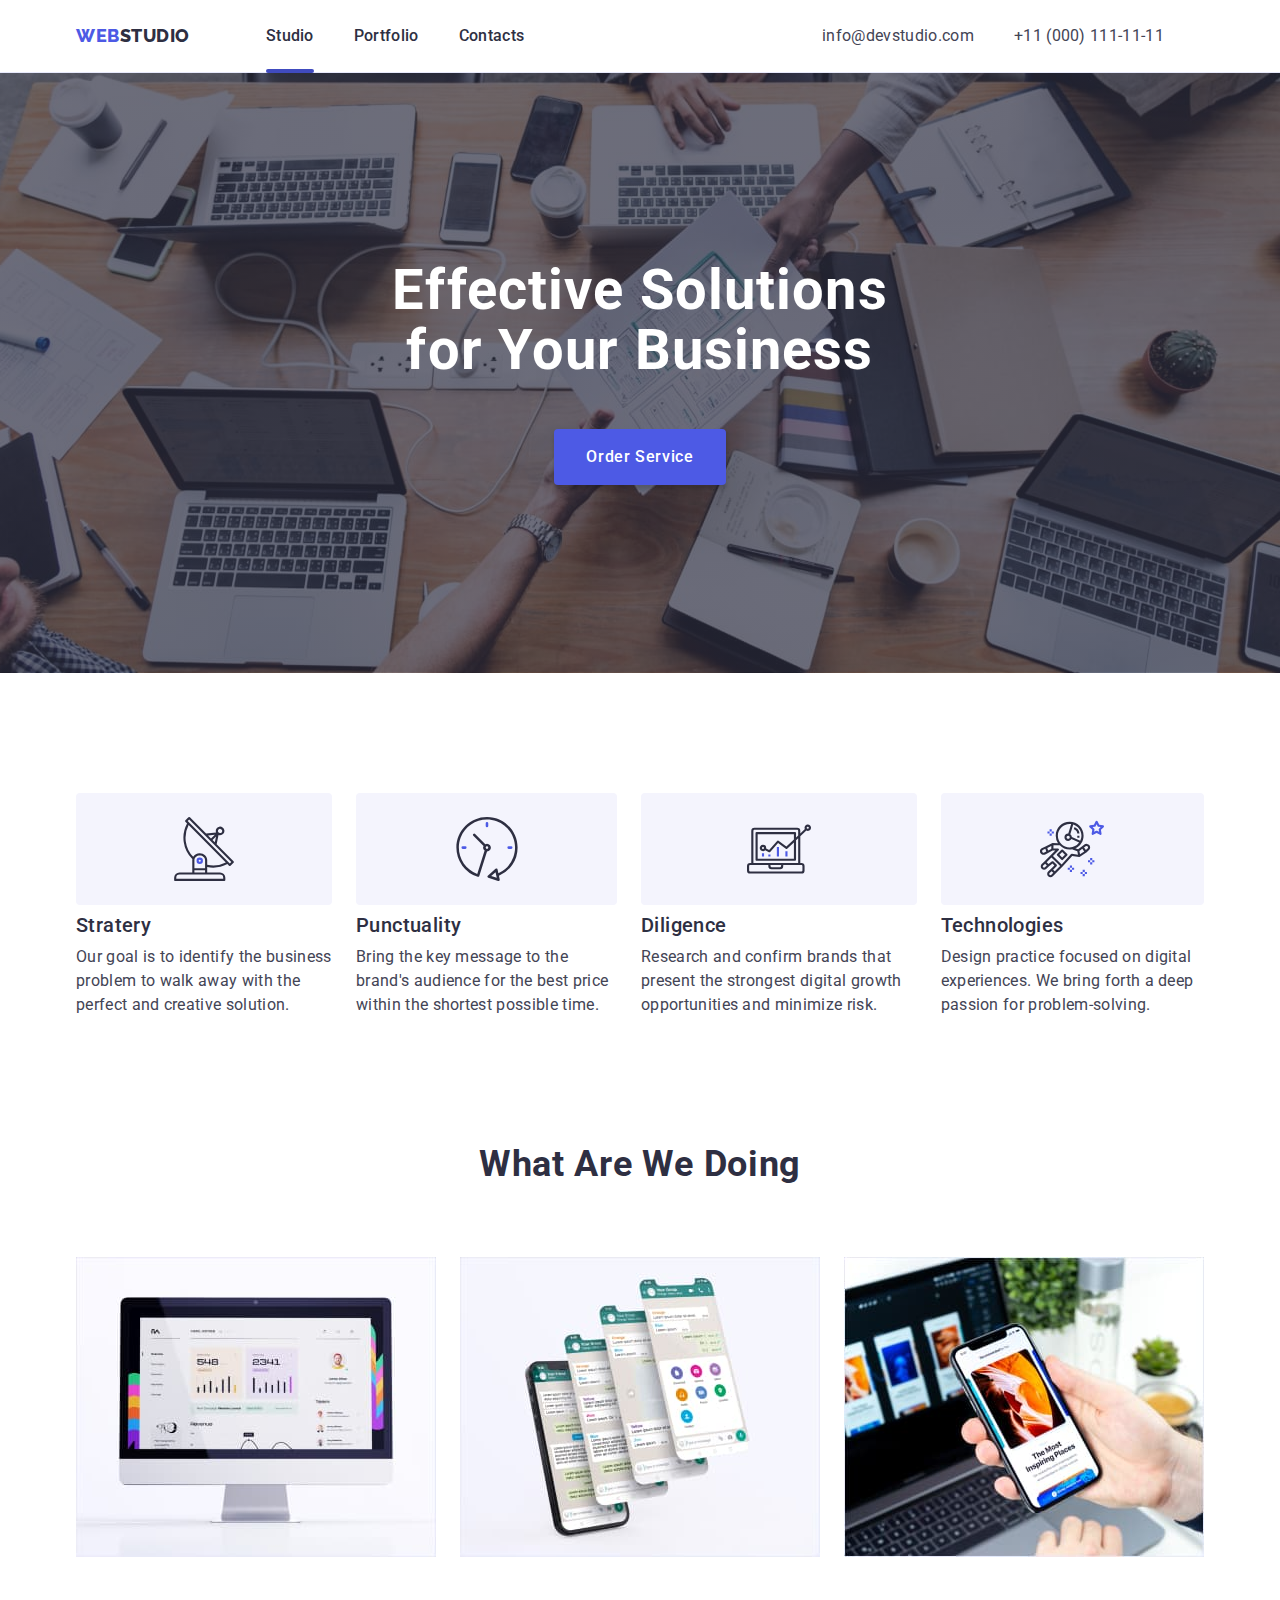
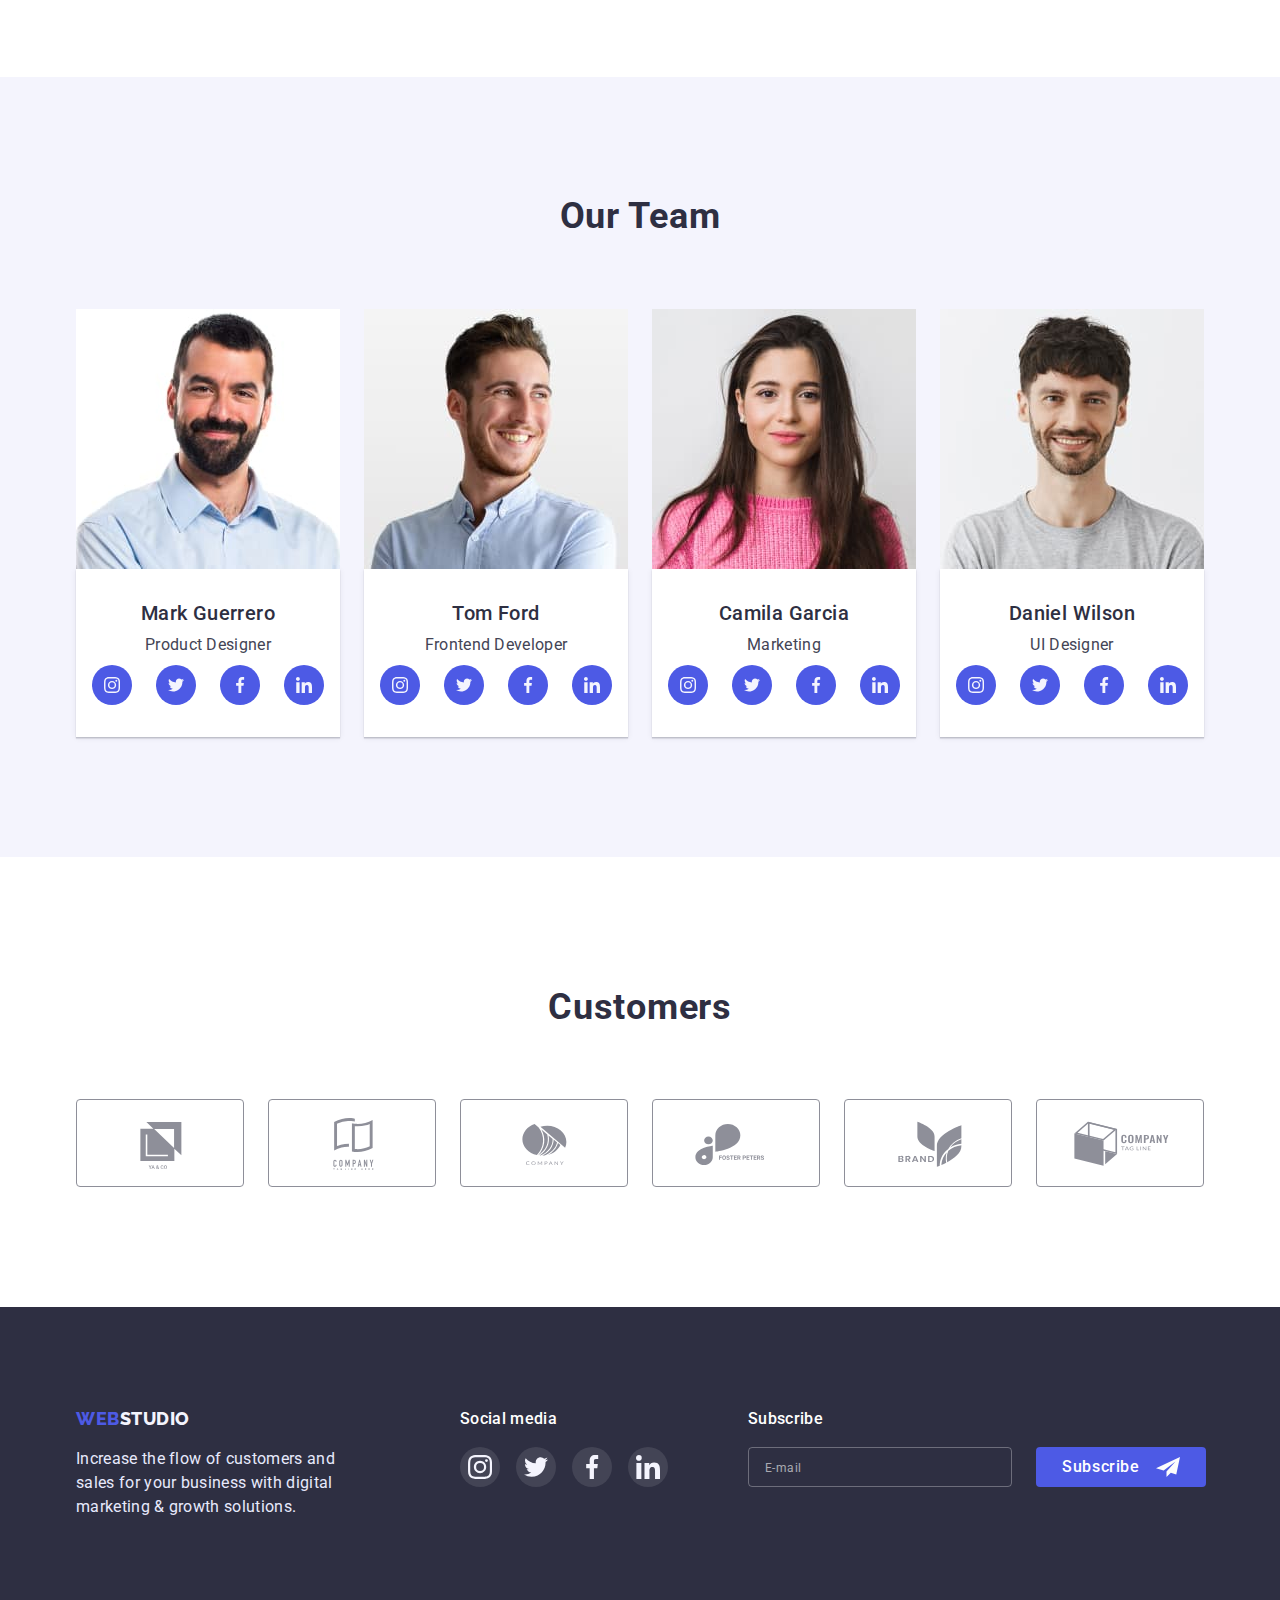
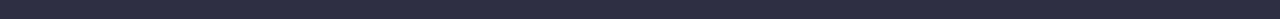
==== commit aea3459b: "corrected" ====
--- a/index.html
+++ b/index.html
@@ -373,7 +373,7 @@
         </p>
       </div>
       <div class="social-media">
-        <h2 class="footer-title">Social media</h2>
+        <p class="footer-title">Social media</p>
         <ul class="footer-social list">
           <li class="social-item">
             <a class="footer-social-link" href="https://instagram.com" rel="noopener noreferrer"
--- a/css/styles.css
+++ b/css/styles.css
@@ -247,12 +247,6 @@
   display: flex;
   align-items: center;
 }
-.work-item-link {
-  color: var(--primary-text-color);
-  font-weight: 500;
-  font-size: 20px;
-  line-height: 1.2;
-}
 
 .contact-link {
   font-size: 16px;
@@ -263,7 +257,6 @@
   transition-property: color;
   transition-duration: 250ms;
   transition-timing-function: cubic-bezier(0.4, 0, 0.2, 1);
-  transition-delay: 0;
 }
 
 .contact-link:focus,
@@ -315,7 +308,7 @@
   font-weight: 500;
   font-size: 16px;
   line-height: 1.5;
-  align-items: center;
+
   letter-spacing: 0.04em;
   color: var(--contrast-text-color);
   background-color: var(--accent-color);
@@ -324,6 +317,8 @@
   display: block;
   margin-right: auto;
   margin-left: auto;
+
+  box-shadow: 0px 4px 4px rgba(0, 0, 0, 0.15);
 
   transition-property: background-color;
   transition-duration: 250ms;
@@ -381,6 +376,12 @@
   width: 360px;
 }
 
+.work-item-link {
+  color: var(--primary-text-color);
+
+  display: block;
+}
+
 .work-team-wrapper {
   border: 1px solid var(--dark-color-theme);
   border-top: none;
@@ -388,18 +389,17 @@
   box-shadow: 0px 1px 6px var(--accent-color-border-8);
 }
 
-.work-item:hover,
-.work-item:focus {
-  border: 1px solid var(--accent-color-second);
+.work-item-link:hover,
+.work-item-link:focus {
   box-shadow: 0px 1px 6px var(--accent-color-border-8),
     0px 1px 1px var(--accent-color-border-16),
     0px 2px 1px var(--accent-color-border-8);
 }
-.work-item:hover .work-item-text {
+.work-item-link:hover .work-item-text {
   transform: translateY(0);
 }
 
-.work-item:focus .work-item-text {
+.work-item-link:focus .work-item-text {
   transform: translateY(0);
 }
 
@@ -510,19 +510,18 @@
   justify-content: center;
   align-items: center;
   color: var(--icons-color);
-  box-sizing: border-box;
-  border: 2px solid var(--icons-color);
+
+  border: 1px solid var(--icons-color);
   border-radius: 4px;
 
   transition-property: color, border;
   transition-duration: 250ms;
   transition-timing-function: cubic-bezier(0.4, 0, 0.2, 1);
-  transition-delay: 0;
 }
 .customers-link:hover,
 .customers-link:focus {
   color: var(--style-color);
-  border: 1px solid var(--style-color);
+  border-color: var(--style-color);
 }
 
 .customers-svg {
@@ -557,13 +556,14 @@
   color: var(--contrast-text-color);
   margin-bottom: 16px;
   font-weight: 500;
+
+  font-style: normal;
+  font-size: 16px;
+  line-height: 1.5;
+  letter-spacing: 0.02em;
 }
 .social-media {
-  display: block;
-  flex-wrap: wrap;
-  height: 80px;
   margin-left: 120px;
-  padding-right: 80px;
 }
 .footer-social-link {
   display: flex;
@@ -591,8 +591,7 @@
 }
 
 .booking {
-  display: block;
-  justify-content: center;
+  margin-left: 80px;
 }
 .booking-form {
   display: flex;
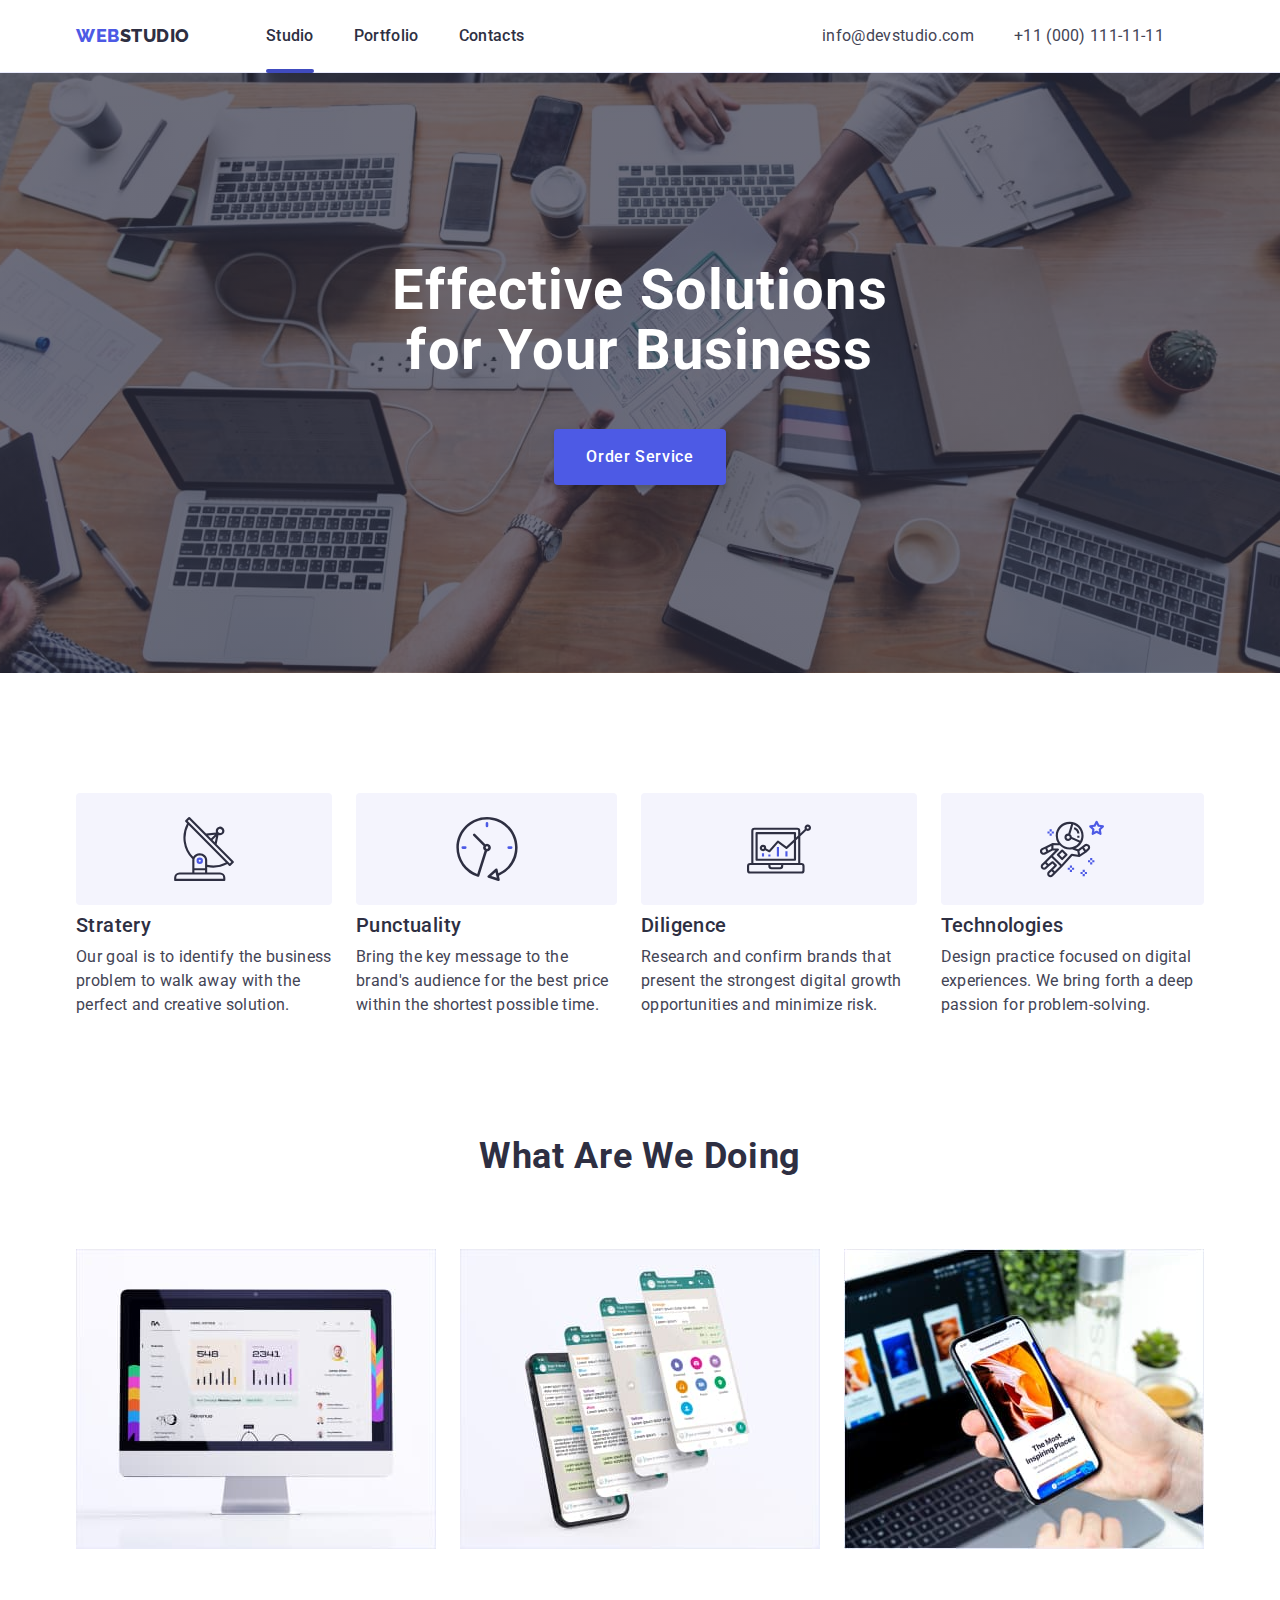
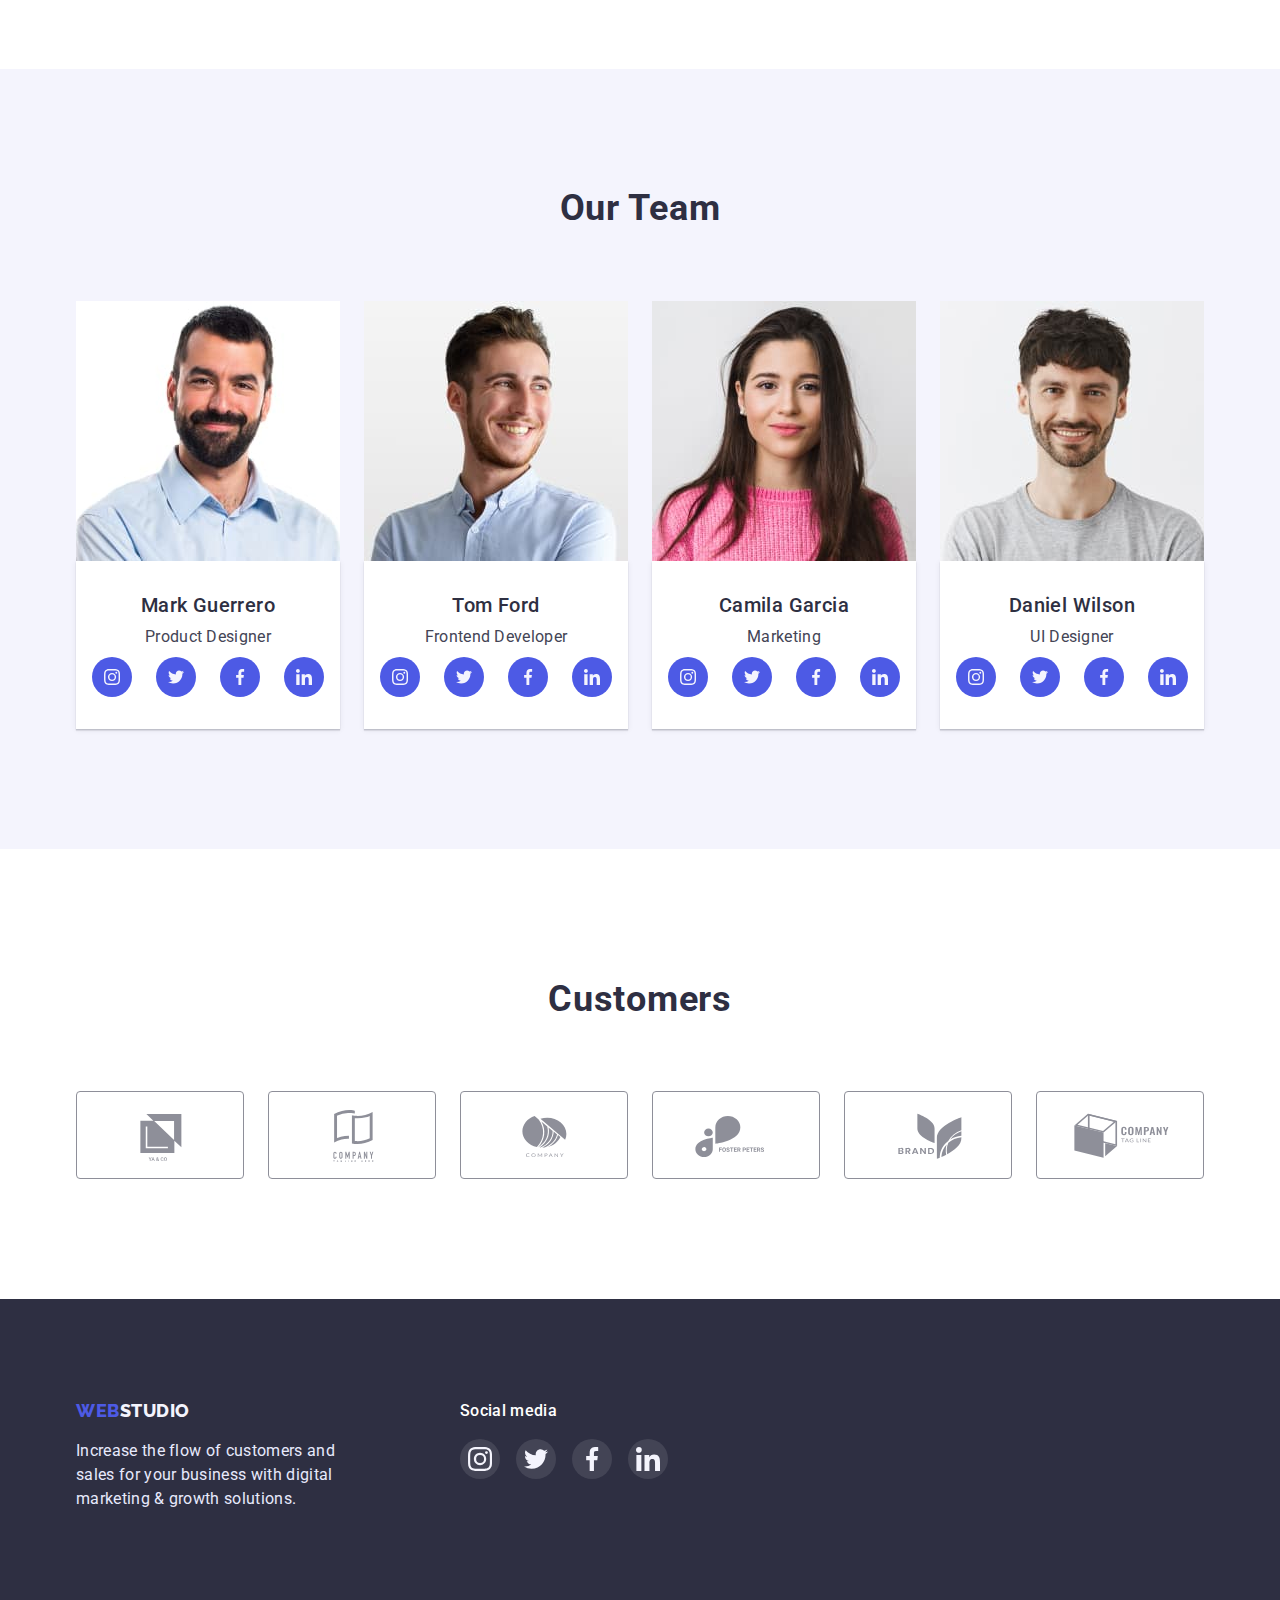
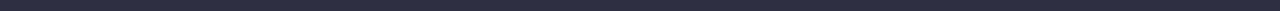
==== commit 6f6aefb1: "dz5_update" ====
--- a/index.html
+++ b/index.html
@@ -411,7 +411,7 @@
       </div>
 
 
-      <div class="booking">
+      <!-- <div class="booking">
         <h2 class="footer-title">Subscribe</h2>
         <form class="booking-form" name="booking_form" autocomplete="on">
           <label class="booking-form-label" for="user_email">
@@ -425,7 +425,7 @@
           </button>
 
         </form>
-      </div>
+      </div>  -->
 
 
 
@@ -444,7 +444,7 @@
         </svg></button>
 
 
-      <strong class="modal-title">Leave your contacts and we will call you back</strong>
+      <!-- <strong class="modal-title">Leave your contacts and we will call you back</strong>
       <form class="modal-form" name="modal_form">
         <label class="modal-form-label" for="user_sign">Name</label>
         <div class="modal-form-group">
@@ -490,10 +490,10 @@
 
 
       </form>
-    </div>
-  </div>
-
-  <script src="./js/modal.js"></script>
+    </div> -->
+    </div>
+
+    <script src="./js/modal.js"></script>
 </body>
 
 </html>--- a/css/styles.css
+++ b/css/styles.css
@@ -81,7 +81,6 @@
   line-height: 1.5;
   letter-spacing: 0.02em;
   color: var(--secondary-text-color);
-  margin-bottom: 8px;
 }
 
 .work-item-discription {
@@ -449,6 +448,7 @@
   /* justify-content: center; */
 }
 .socials {
+  margin-top: 8px;
   display: flex;
   gap: 24px;
   align-items: center;
@@ -589,7 +589,7 @@
   align-items: center;
   gap: 16px;
 }
-
+/*  
 .booking {
   margin-left: 80px;
 }
@@ -647,6 +647,8 @@
   fill: var(--modal-box);
 }
 
+*/
+
 /* modal */
 
 .backdrop {
@@ -719,7 +721,7 @@
   fill: var(--contrast-text-color);
 }
 
-.modal-title {
+/* .modal-title {
   display: block;
   margin-bottom: 14px;
   text-align: center;
@@ -805,7 +807,7 @@
   color: rgba(117, 117, 117, 0.5);
 }
 
-/* /=================== new=========== */
+
 .form-checkbox {
   display: flex;
   align-items: baseline;
@@ -858,4 +860,4 @@
   letter-spacing: 0.04em;
   color: var(--accent-color);
   text-decoration: underline;
-}
+} */
